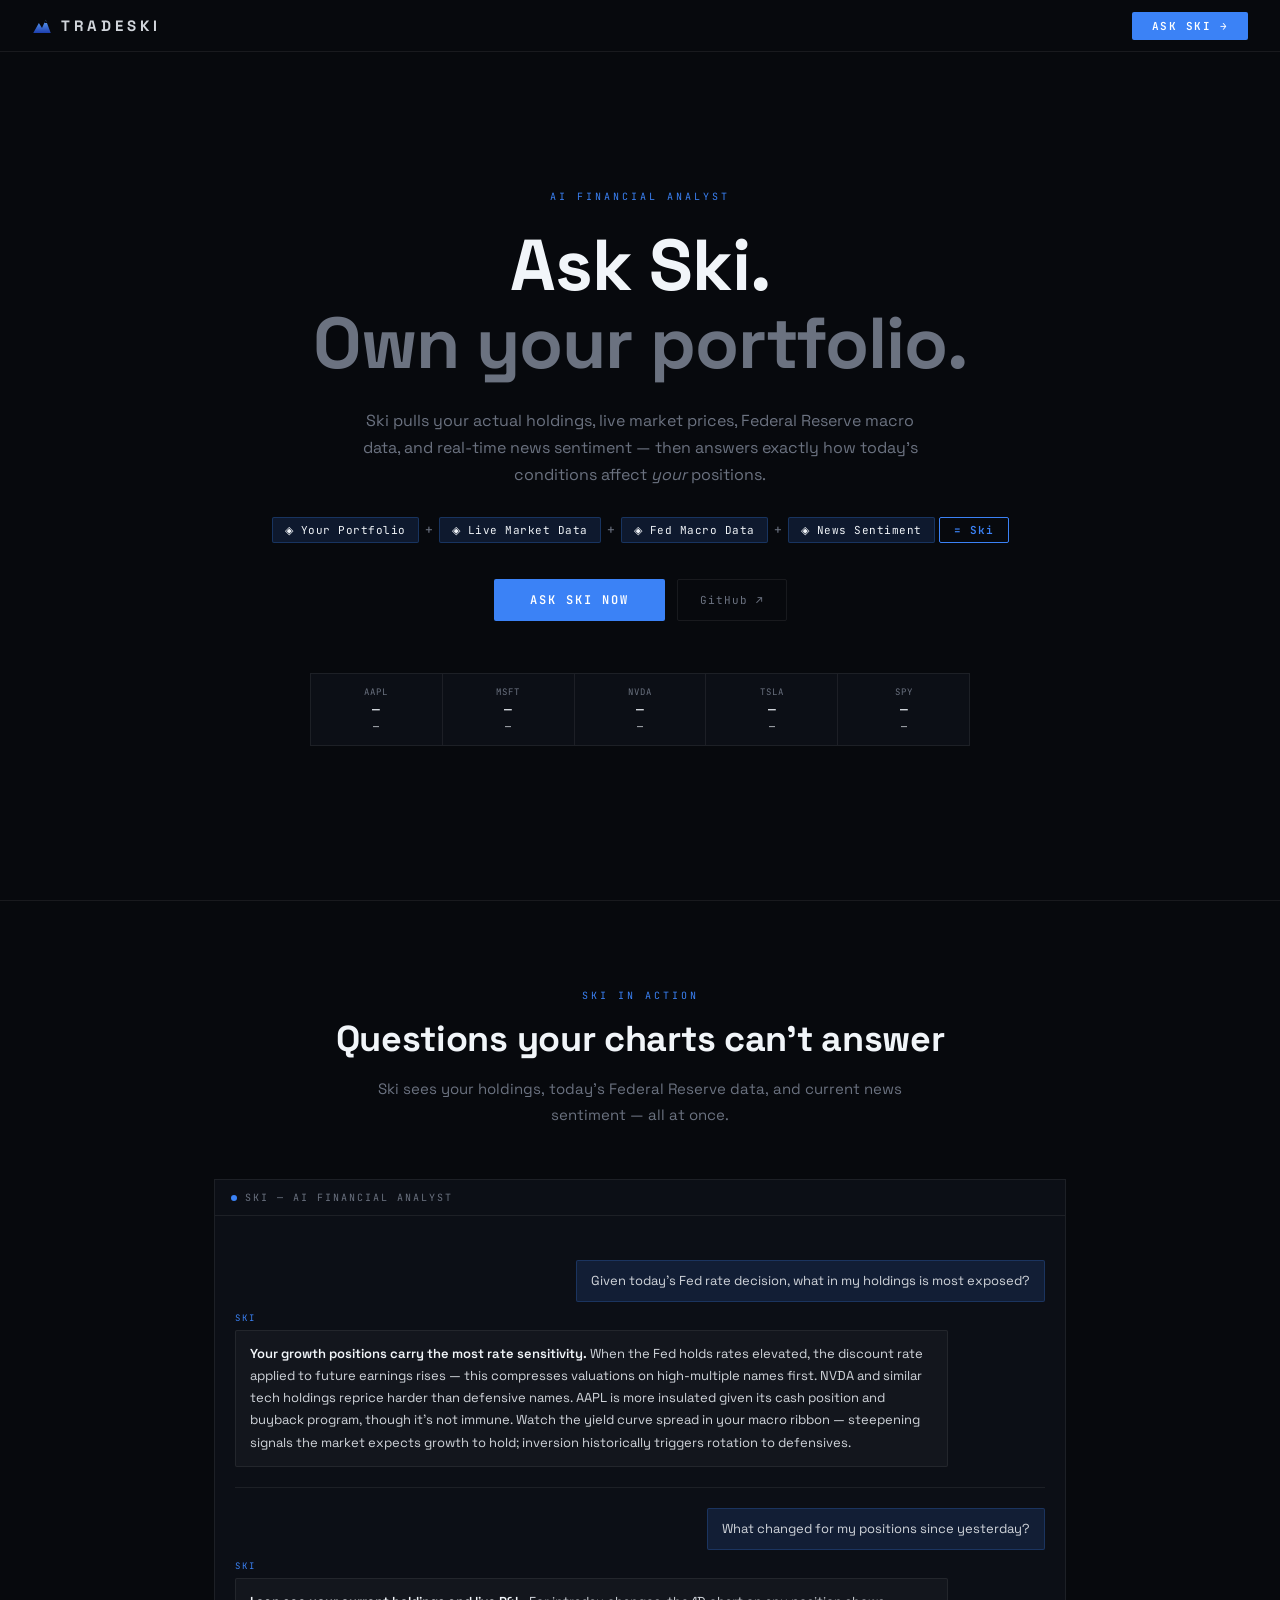
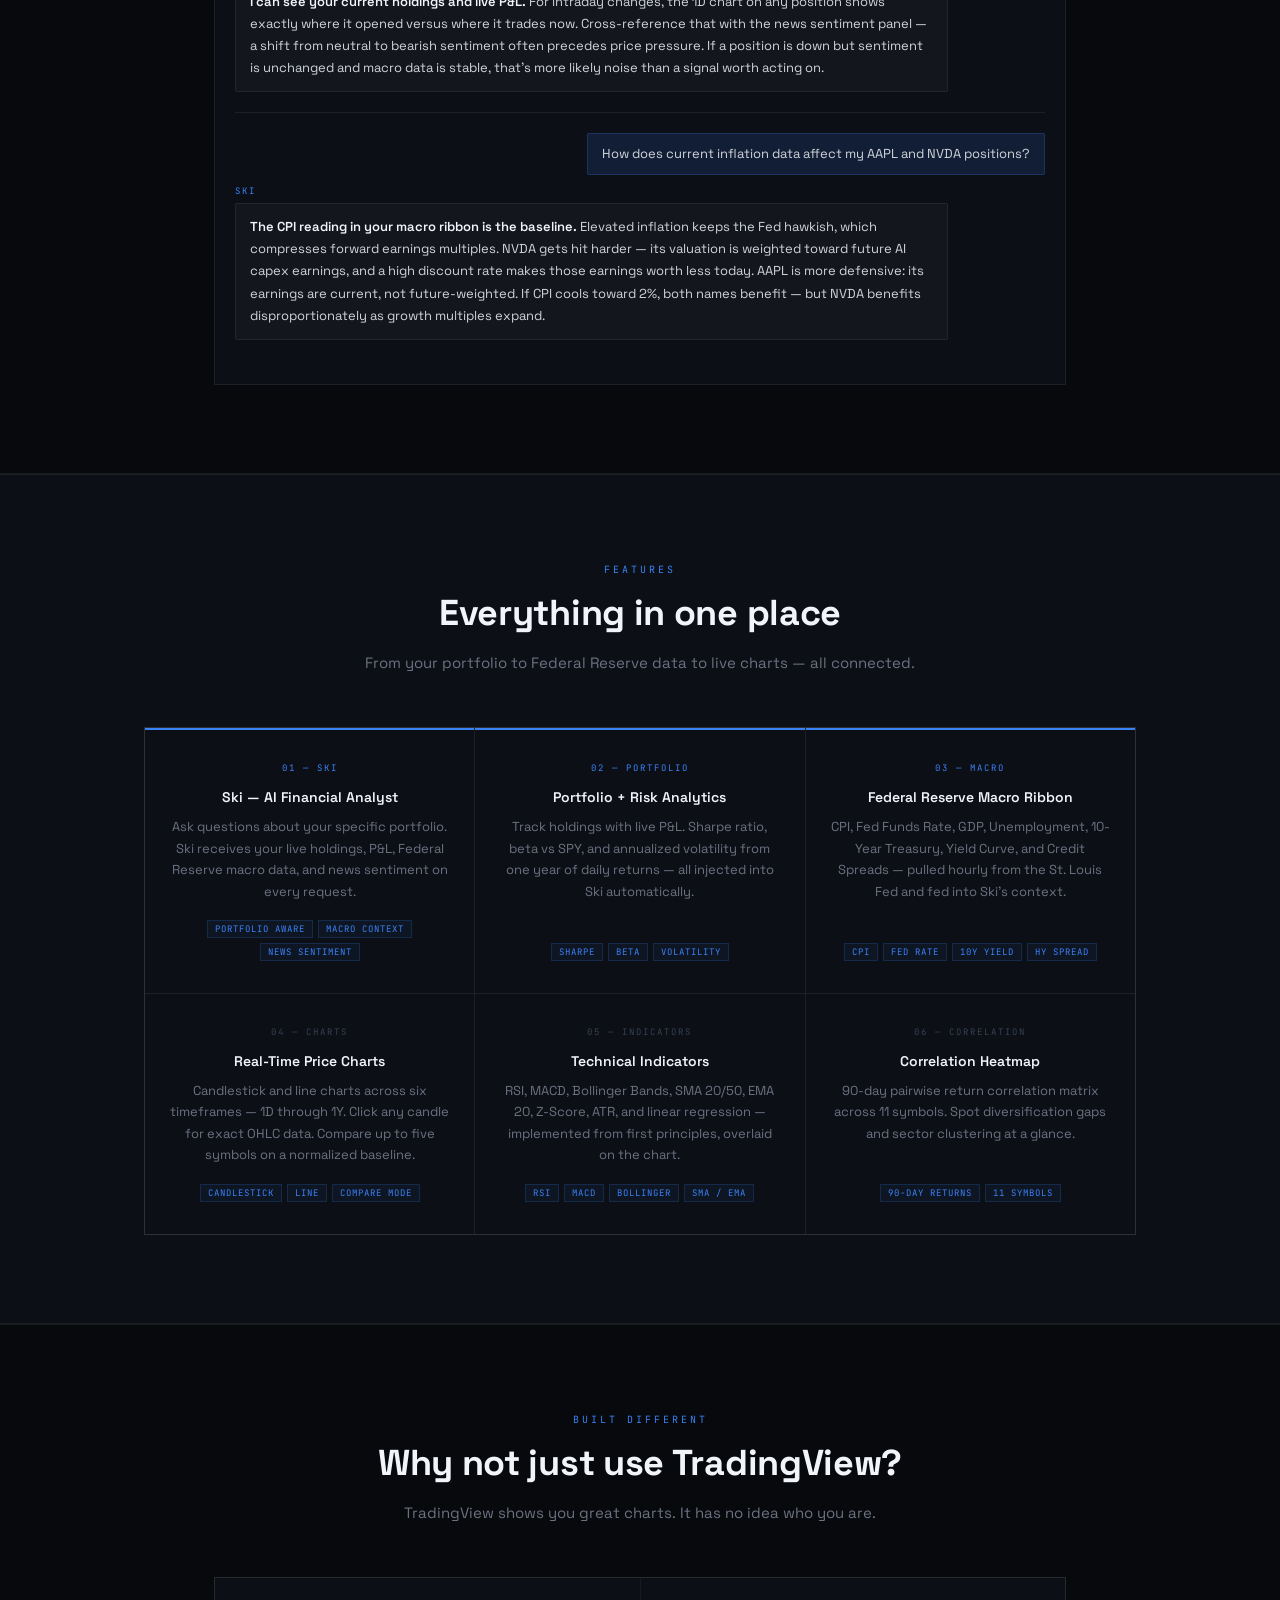
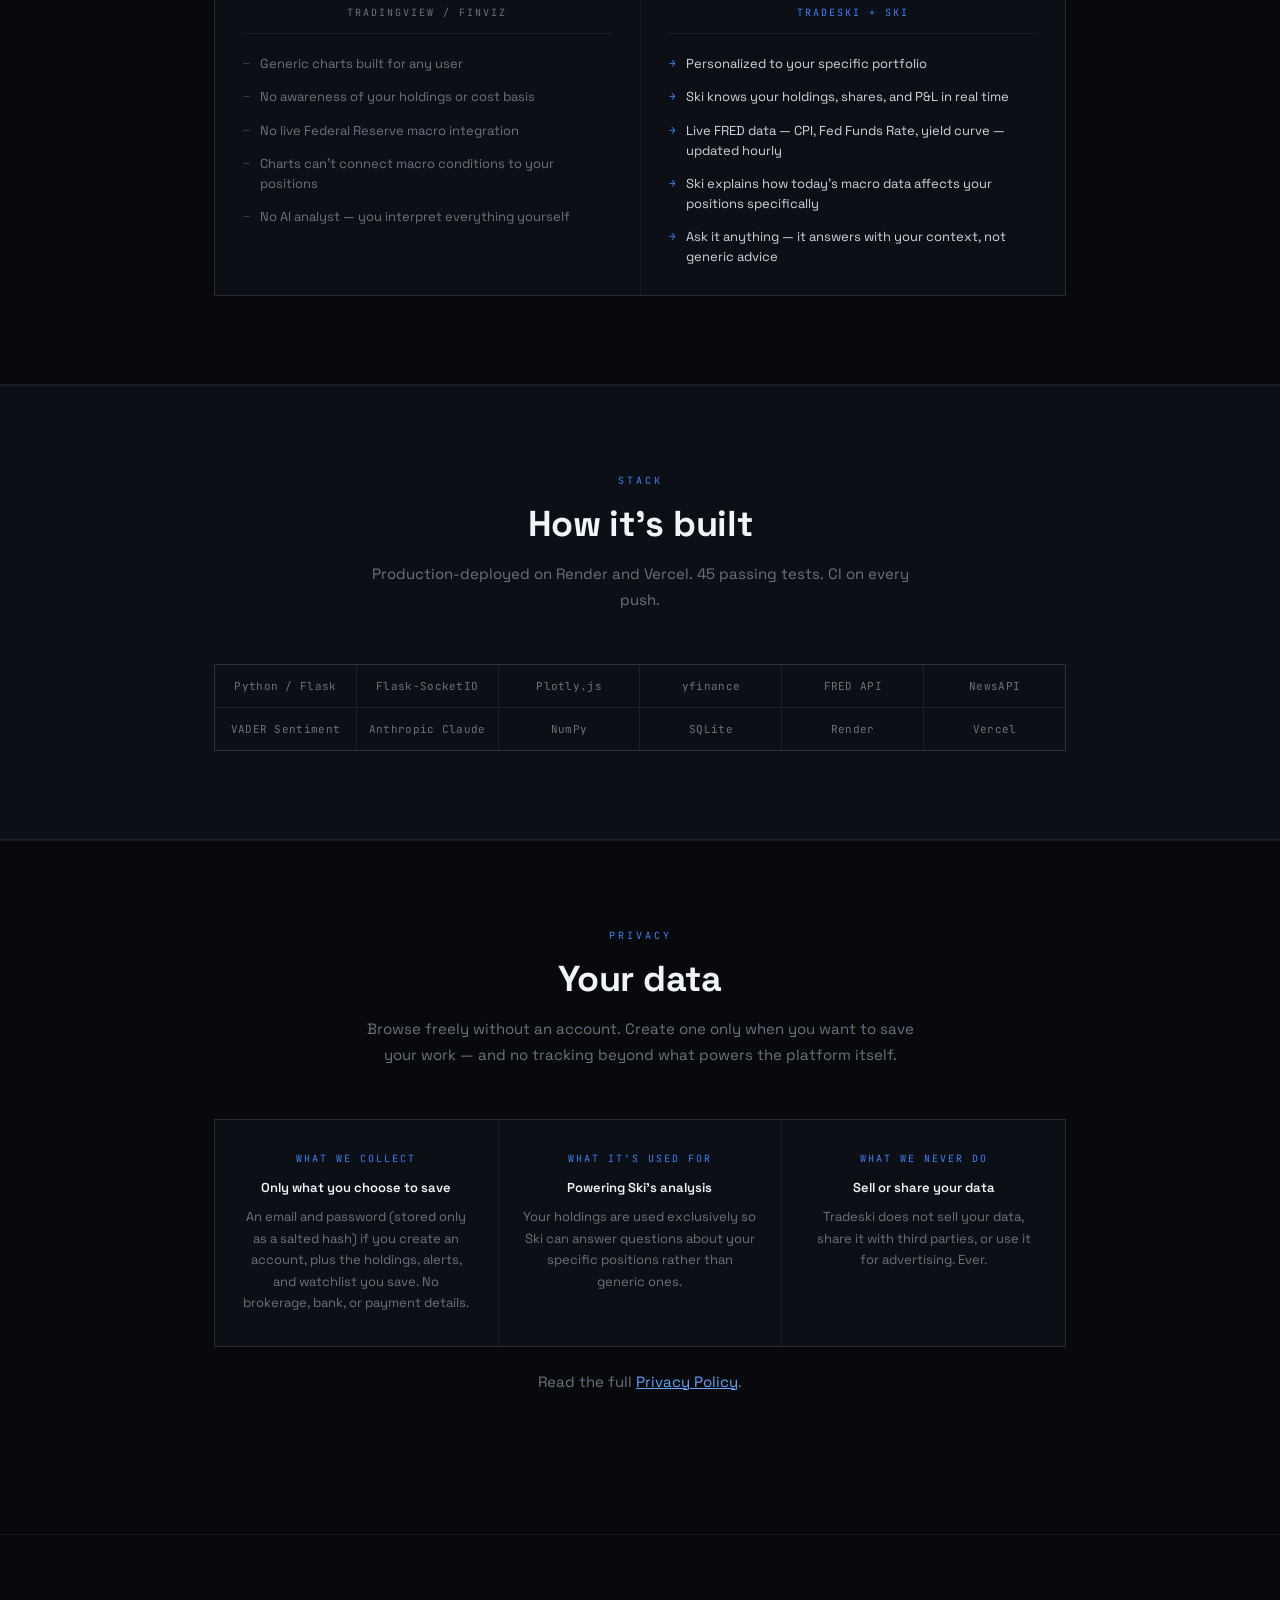
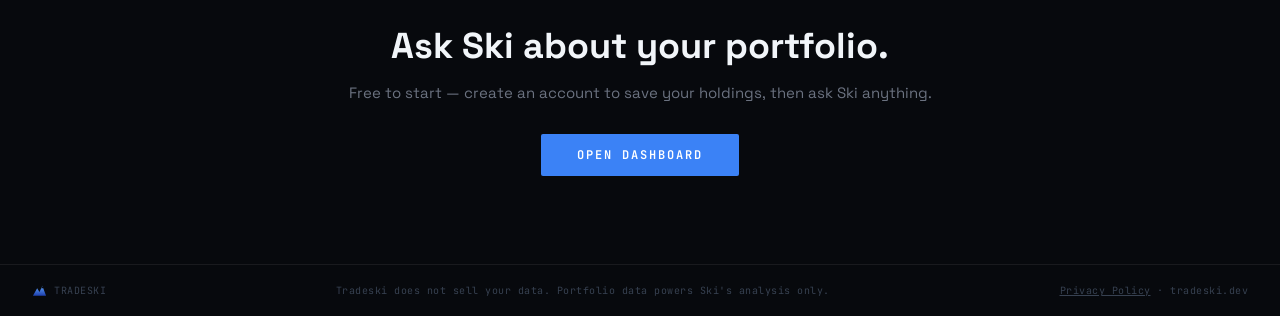
==== frontend/landing.html @ bf3b69be "Add user accounts, fix analyzer bugs, deepen Ski grounding Correctness fixes (tracker/analyzer.py): " ====
<!DOCTYPE html>
<html lang="en">
<head>
    <meta charset="UTF-8">
    <meta name="viewport" content="width=device-width, initial-scale=1.0">
    <title>Tradeski — AI Financial Analyst for Your Portfolio</title>
    <meta name="description" content="Tradeski — AI financial analyst that connects live Federal Reserve data to your specific portfolio. Ask Ski how today's macro conditions affect your holdings.">
    <meta property="og:title" content="Tradeski — AI Financial Analyst for Your Portfolio">
    <meta property="og:description" content="Ski is an AI analyst that knows your actual holdings, today's Federal Reserve macro data, and recent news sentiment. Ask how today's macro conditions affect your specific positions.">
    <meta property="og:type" content="website">
    <meta property="og:url" content="https://tradeski.dev">
    <link rel="icon" type="image/svg+xml" href="favicon.svg">
    <link rel="preconnect" href="https://fonts.googleapis.com">
    <link rel="preconnect" href="https://fonts.gstatic.com" crossorigin>
    <link href="https://fonts.googleapis.com/css2?family=Space+Grotesk:wght@400;500;600;700&family=JetBrains+Mono:wght@400;500;600&display=swap" rel="stylesheet">
    <script defer src="/_vercel/insights/script.js"></script>
    <style>
        *, *::before, *::after { box-sizing: border-box; margin: 0; padding: 0; }

        :root {
            --bg:     #07090D;
            --bg2:    #0C0F16;
            --blue:   #3B82F6;
            --blue-d: rgba(59,130,246,0.14);
            --blue-f: rgba(59,130,246,0.06);
            --green:  #16A34A;
            --red:    #DC2626;
            --text:   #D1D5DB;
            --muted:  #6B7280;
            --faint:  #374151;
            --border: rgba(255,255,255,0.07);
            --mono:   'JetBrains Mono', monospace;
            --sans:   'Space Grotesk', sans-serif;
        }

        html, body { height: 100%; }

        body {
            font-family: var(--sans);
            background: var(--bg);
            color: var(--text);
            min-height: 100vh;
            overflow-x: hidden;
        }

        /* ── NAV ─────────────────────────────────────────────── */
        nav {
            position: fixed; top: 0; left: 0; right: 0;
            height: 52px;
            display: flex; align-items: center; justify-content: space-between;
            padding: 0 32px;
            background: var(--bg);
            border-bottom: 1px solid var(--border);
            z-index: 100;
        }
        .nav-logo {
            display: flex; align-items: center; gap: 9px;
            font-family: var(--sans);
            font-size: 15px; font-weight: 700;
            letter-spacing: 4px;
            color: var(--text);
            text-decoration: none;
        }
        .nav-logo-icon { color: var(--blue); }
        .nav-launch {
            background: var(--blue);
            color: #fff;
            border: none;
            padding: 7px 20px;
            font-family: var(--mono);
            font-size: 11px;
            font-weight: 600;
            letter-spacing: 1.5px;
            text-transform: uppercase;
            border-radius: 2px;
            cursor: pointer;
            text-decoration: none;
            transition: opacity 0.12s;
        }
        .nav-launch:hover { opacity: 0.82; }

        /* ── SHARED ───────────────────────────────────────────── */
        .section-wrap {
            max-width: 900px;
            margin: 0 auto;
            padding: 88px 24px;
            text-align: center;
        }
        .section-wrap.wide { max-width: 1040px; }
        .section-label {
            font-family: var(--mono);
            font-size: 10px;
            letter-spacing: 3px;
            color: var(--blue);
            text-transform: uppercase;
            margin-bottom: 14px;
            display: block;
        }
        .section-title {
            font-size: clamp(22px, 3vw, 36px);
            font-weight: 700;
            color: #F1F5F9;
            letter-spacing: -0.3px;
            margin-bottom: 14px;
        }
        .section-sub {
            font-size: 15px;
            color: var(--muted);
            line-height: 1.7;
            max-width: 560px;
            margin: 0 auto 52px;
        }
        .divider { width: 100%; height: 1px; background: var(--border); }

        /* ── HERO ─────────────────────────────────────────────── */
        .hero {
            min-height: 100vh;
            display: flex;
            flex-direction: column;
            align-items: center;
            justify-content: center;
            text-align: center;
            padding: 100px 24px 64px;
        }
        .hero-eyebrow {
            font-family: var(--mono);
            font-size: 10px;
            letter-spacing: 3px;
            color: var(--blue);
            text-transform: uppercase;
            margin-bottom: 24px;
        }
        h1 {
            font-size: clamp(36px, 6.5vw, 72px);
            font-weight: 700;
            letter-spacing: -1px;
            line-height: 1.08;
            color: #F1F5F9;
            max-width: 700px;
            margin-bottom: 24px;
        }
        .hero-h1-dim {
            color: var(--muted);
        }
        .hero-sub {
            font-size: 16px;
            color: var(--muted);
            max-width: 560px;
            line-height: 1.7;
            margin-bottom: 28px;
        }
        .hero-pillars {
            display: flex;
            align-items: center;
            justify-content: center;
            flex-wrap: wrap;
            gap: 8px 4px;
            margin-bottom: 36px;
        }
        .hero-pill {
            font-family: var(--mono);
            font-size: 11px;
            letter-spacing: 0.5px;
            color: #F1F5F9;
            background: var(--blue-d);
            border: 1px solid rgba(59,130,246,0.25);
            padding: 5px 12px;
            border-radius: 2px;
        }
        .hero-pill-sep {
            font-family: var(--mono);
            font-size: 13px;
            color: var(--muted);
            padding: 0 2px;
        }
        .hero-pill-eq {
            font-family: var(--mono);
            font-size: 11px;
            letter-spacing: 1px;
            color: var(--blue);
            font-weight: 600;
            padding: 5px 14px;
            border: 1px solid var(--blue);
            border-radius: 2px;
        }
        .hero-cta {
            display: flex; gap: 12px;
            align-items: center; flex-wrap: wrap; justify-content: center;
            margin-bottom: 52px;
        }
        .cta-primary {
            background: var(--blue);
            color: #fff;
            border: none;
            padding: 13px 36px;
            font-family: var(--mono);
            font-size: 12px;
            font-weight: 600;
            letter-spacing: 2px;
            text-transform: uppercase;
            border-radius: 2px;
            cursor: pointer;
            text-decoration: none;
            display: inline-block;
            transition: opacity 0.12s;
        }
        .cta-primary:hover { opacity: 0.82; }
        .cta-ghost {
            color: var(--muted);
            font-family: var(--mono);
            font-size: 11px;
            letter-spacing: 1px;
            text-decoration: none;
            border: 1px solid var(--border);
            padding: 13px 22px;
            border-radius: 2px;
            transition: border-color 0.12s, color 0.12s;
        }
        .cta-ghost:hover { border-color: rgba(255,255,255,0.18); color: var(--text); }

        /* ── PRICE STRIP ──────────────────────────────────────── */
        .price-strip {
            display: flex;
            width: 100%;
            max-width: 660px;
            border: 1px solid var(--border);
            background: var(--bg2);
            overflow: hidden;
        }
        .ps-item {
            flex: 1;
            display: flex; flex-direction: column; align-items: center;
            padding: 12px 6px;
            border-right: 1px solid var(--border);
            font-family: var(--mono);
        }
        .ps-item:last-child { border-right: none; }
        .ps-sym   { font-size: 9px; color: var(--muted); letter-spacing: 1px; margin-bottom: 3px; }
        .ps-price { font-size: 13px; font-weight: 600; color: var(--text); }
        .ps-chg   { font-size: 10px; margin-top: 2px; }
        .up   { color: var(--green); }
        .down { color: var(--red); }

        /* ── SKI DEMO ─────────────────────────────────────────── */
        .chat-window {
            background: var(--bg2);
            border: 1px solid var(--border);
            overflow: hidden;
            text-align: left;
        }
        .chat-window-header {
            display: flex; align-items: center; gap: 8px;
            padding: 11px 16px;
            border-bottom: 1px solid var(--border);
            font-family: var(--mono);
            font-size: 10px;
            letter-spacing: 2px;
            color: var(--muted);
        }
        .ski-dot {
            width: 6px; height: 6px;
            border-radius: 50%;
            background: var(--blue);
            flex-shrink: 0;
        }
        .chat-body {
            padding: 24px 20px;
            display: flex;
            flex-direction: column;
            gap: 0;
        }
        .chat-exchange {
            display: flex;
            flex-direction: column;
            gap: 10px;
            padding: 20px 0;
        }
        .chat-exchange + .chat-exchange {
            border-top: 1px solid var(--border);
        }
        .chat-user {
            align-self: flex-end;
            background: var(--blue-d);
            border: 1px solid rgba(59,130,246,0.22);
            padding: 10px 14px;
            font-size: 13px;
            color: var(--text);
            line-height: 1.55;
            max-width: 82%;
            border-radius: 2px;
        }
        .chat-ski { align-self: flex-start; max-width: 88%; }
        .chat-ski-label {
            font-family: var(--mono);
            font-size: 9px;
            letter-spacing: 2px;
            color: var(--blue);
            margin-bottom: 6px;
        }
        .chat-ski-bubble {
            background: rgba(255,255,255,0.03);
            border: 1px solid var(--border);
            padding: 12px 14px;
            font-size: 13px;
            color: var(--text);
            line-height: 1.7;
            border-radius: 2px;
        }
        .chat-ski-bubble strong { color: #F1F5F9; font-weight: 600; }

        /* ── FEATURES ─────────────────────────────────────────── */
        .bg-alt {
            background: var(--bg2);
            border-top: 1px solid var(--border);
            border-bottom: 1px solid var(--border);
        }
        .features-grid {
            display: grid;
            grid-template-columns: repeat(3, 1fr);
            gap: 1px;
            background: var(--border);
            border: 1px solid var(--border);
            text-align: center;
        }
        .feature-card {
            background: var(--bg2);
            padding: 32px 24px;
            display: flex;
            flex-direction: column;
            align-items: center;
            transition: background 0.15s;
        }
        .feature-card:hover { background: #0f1319; }
        .feature-card.highlight { border-top: 2px solid var(--blue); }
        .feature-num {
            font-family: var(--mono);
            font-size: 9px;
            letter-spacing: 2px;
            color: var(--faint);
            margin-bottom: 14px;
        }
        .feature-num.blue { color: var(--blue); }
        .feature-title {
            font-size: 14px;
            font-weight: 600;
            color: #F1F5F9;
            margin-bottom: 10px;
        }
        .feature-desc {
            font-size: 13px;
            color: var(--muted);
            line-height: 1.65;
            margin-bottom: 18px;
            flex: 1;
        }
        .feature-tags {
            display: flex; flex-wrap: wrap; gap: 5px;
            justify-content: center;
        }
        .feature-tag {
            font-family: var(--mono);
            font-size: 9px;
            letter-spacing: 1px;
            padding: 2px 7px;
            border: 1px solid rgba(59,130,246,0.18);
            color: var(--blue);
            background: var(--blue-f);
        }

        /* ── COMPARISON ───────────────────────────────────────── */
        .comparison-grid {
            display: grid;
            grid-template-columns: 1fr 1fr;
            gap: 1px;
            background: var(--border);
            border: 1px solid var(--border);
            text-align: left;
        }
        .comparison-col { background: var(--bg2); padding: 28px 28px; }
        .comparison-col-header {
            font-family: var(--mono);
            font-size: 10px;
            letter-spacing: 2px;
            padding-bottom: 14px;
            margin-bottom: 20px;
            border-bottom: 1px solid var(--border);
            text-align: center;
        }
        .comparison-col-header.muted { color: var(--muted); }
        .comparison-col-header.blue  { color: var(--blue); }
        .comparison-row {
            display: flex; align-items: flex-start; gap: 10px;
            font-size: 13px;
            color: var(--muted);
            line-height: 1.55;
            margin-bottom: 13px;
        }
        .comparison-row:last-child { margin-bottom: 0; }
        .comparison-col.tradeski .comparison-row { color: var(--text); }
        .mark { font-family: var(--mono); font-size: 11px; flex-shrink: 0; margin-top: 1px; }
        .mark-no  { color: var(--faint); }
        .mark-yes { color: var(--blue); }

        /* ── STACK ────────────────────────────────────────────── */
        .stack-grid {
            display: grid;
            grid-template-columns: repeat(auto-fill, minmax(140px, 1fr));
            gap: 1px;
            background: var(--border);
            border: 1px solid var(--border);
            margin-top: 0;
        }
        .stack-item {
            background: var(--bg2);
            padding: 14px 10px;
            font-family: var(--mono);
            font-size: 11px;
            color: var(--muted);
            letter-spacing: 0.3px;
            text-align: center;
            transition: background 0.12s, color 0.12s;
        }
        .stack-item:hover { background: #0f1319; color: var(--text); }

        /* ── PRIVACY ──────────────────────────────────────────── */
        .privacy-grid {
            display: grid;
            grid-template-columns: repeat(3, 1fr);
            gap: 1px;
            background: var(--border);
            border: 1px solid var(--border);
            text-align: center;
        }
        .privacy-item {
            background: var(--bg2);
            padding: 32px 24px;
        }
        .privacy-num {
            font-family: var(--mono);
            font-size: 10px;
            letter-spacing: 2px;
            color: var(--blue);
            margin-bottom: 14px;
        }
        .privacy-title {
            font-size: 13px;
            font-weight: 600;
            color: #F1F5F9;
            margin-bottom: 10px;
        }
        .privacy-text {
            font-size: 13px;
            color: var(--muted);
            line-height: 1.65;
        }

        /* ── BOTTOM CTA ───────────────────────────────────────── */
        .bottom-cta {
            padding: 88px 24px;
            text-align: center;
        }
        .bottom-cta h2 {
            font-size: clamp(22px, 3vw, 36px);
            font-weight: 700;
            color: #F1F5F9;
            margin-bottom: 14px;
        }
        .bottom-cta p {
            font-size: 15px;
            color: var(--muted);
            margin-bottom: 32px;
        }

        /* ── FOOTER ───────────────────────────────────────────── */
        footer {
            padding: 18px 32px;
            display: flex; align-items: center; justify-content: space-between;
            font-family: var(--mono);
            font-size: 10px;
            color: var(--faint);
            letter-spacing: 0.5px;
            border-top: 1px solid var(--border);
            flex-wrap: wrap;
            gap: 8px;
        }

        /* ── MOBILE ───────────────────────────────────────────── */
        @media (max-width: 700px) {
            nav { padding: 0 16px; }
            .section-wrap { padding: 64px 16px; }
            .features-grid { grid-template-columns: 1fr; }
            .comparison-grid { grid-template-columns: 1fr; }
            .privacy-grid { grid-template-columns: 1fr; }
            footer { flex-direction: column; gap: 6px; text-align: center; }
        }
    </style>
</head>
<body>

<nav>
    <a href="/" class="nav-logo">
        <svg class="nav-logo-icon" viewBox="0 0 32 32" width="20" height="20" aria-hidden="true">
            <defs><linearGradient id="tk-nav" x1="0" y1="1" x2="0" y2="0">
                <stop offset="0" stop-color="#1E40AF"/><stop offset="1" stop-color="#60A5FA"/>
            </linearGradient></defs>
            <path d="M2 27 L11 11 L16 19 L22 6 L30 27 Z" fill="url(#tk-nav)"/>
            <path d="M22 6 L19.6 11 L24.4 11 Z" fill="#07090D"/>
        </svg>
        TRADESKI
    </a>
    <a href="/app" class="nav-launch">Ask Ski →</a>
</nav>

<!-- HERO -->
<section class="hero">
    <p class="hero-eyebrow">AI Financial Analyst</p>
    <h1>Ask Ski.<br><span class="hero-h1-dim">Own your portfolio.</span></h1>
    <p class="hero-sub">
        Ski pulls your actual holdings, live market prices, Federal Reserve macro data,
        and real-time news sentiment — then answers exactly how today's conditions
        affect <em>your</em> positions.
    </p>
    <div class="hero-pillars">
        <span class="hero-pill">◈ Your Portfolio</span>
        <span class="hero-pill-sep">+</span>
        <span class="hero-pill">◈ Live Market Data</span>
        <span class="hero-pill-sep">+</span>
        <span class="hero-pill">◈ Fed Macro Data</span>
        <span class="hero-pill-sep">+</span>
        <span class="hero-pill">◈ News Sentiment</span>
        <span class="hero-pill-eq">= Ski</span>
    </div>
    <div class="hero-cta">
        <a href="/app" class="cta-primary">Ask Ski Now</a>
        <a href="https://github.com/Danny-397/Tradeski" target="_blank" rel="noopener" class="cta-ghost">GitHub ↗</a>
    </div>
    <div class="price-strip" id="price-strip">
        <div class="ps-item"><span class="ps-sym">AAPL</span><span class="ps-price">—</span><span class="ps-chg">—</span></div>
        <div class="ps-item"><span class="ps-sym">MSFT</span><span class="ps-price">—</span><span class="ps-chg">—</span></div>
        <div class="ps-item"><span class="ps-sym">NVDA</span><span class="ps-price">—</span><span class="ps-chg">—</span></div>
        <div class="ps-item"><span class="ps-sym">TSLA</span><span class="ps-price">—</span><span class="ps-chg">—</span></div>
        <div class="ps-item"><span class="ps-sym">SPY</span><span class="ps-price">—</span><span class="ps-chg">—</span></div>
    </div>
</section>

<div class="divider"></div>

<!-- SKI DEMO -->
<section class="section-wrap">
    <span class="section-label">Ski in action</span>
    <h2 class="section-title">Questions your charts can't answer</h2>
    <p class="section-sub">
        Ski sees your holdings, today's Federal Reserve data, and current news sentiment — all at once.
    </p>
    <div class="chat-window">
        <div class="chat-window-header">
            <span class="ski-dot"></span>
            SKI — AI FINANCIAL ANALYST
        </div>
        <div class="chat-body">

            <div class="chat-exchange">
                <div class="chat-user">Given today's Fed rate decision, what in my holdings is most exposed?</div>
                <div class="chat-ski">
                    <div class="chat-ski-label">SKI</div>
                    <div class="chat-ski-bubble">
                        <strong>Your growth positions carry the most rate sensitivity.</strong> When the Fed holds rates elevated, the discount rate applied to future earnings rises — this compresses valuations on high-multiple names first. NVDA and similar tech holdings reprice harder than defensive names. AAPL is more insulated given its cash position and buyback program, though it's not immune. Watch the yield curve spread in your macro ribbon — steepening signals the market expects growth to hold; inversion historically triggers rotation to defensives.
                    </div>
                </div>
            </div>

            <div class="chat-exchange">
                <div class="chat-user">What changed for my positions since yesterday?</div>
                <div class="chat-ski">
                    <div class="chat-ski-label">SKI</div>
                    <div class="chat-ski-bubble">
                        <strong>I can see your current holdings and live P&amp;L.</strong> For intraday changes, the 1D chart on any position shows exactly where it opened versus where it trades now. Cross-reference that with the news sentiment panel — a shift from neutral to bearish sentiment often precedes price pressure. If a position is down but sentiment is unchanged and macro data is stable, that's more likely noise than a signal worth acting on.
                    </div>
                </div>
            </div>

            <div class="chat-exchange">
                <div class="chat-user">How does current inflation data affect my AAPL and NVDA positions?</div>
                <div class="chat-ski">
                    <div class="chat-ski-label">SKI</div>
                    <div class="chat-ski-bubble">
                        <strong>The CPI reading in your macro ribbon is the baseline.</strong> Elevated inflation keeps the Fed hawkish, which compresses forward earnings multiples. NVDA gets hit harder — its valuation is weighted toward future AI capex earnings, and a high discount rate makes those earnings worth less today. AAPL is more defensive: its earnings are current, not future-weighted. If CPI cools toward 2%, both names benefit — but NVDA benefits disproportionately as growth multiples expand.
                    </div>
                </div>
            </div>

        </div>
    </div>
</section>

<div class="divider"></div>

<!-- FEATURES -->
<section class="bg-alt">
    <div class="section-wrap wide">
        <span class="section-label">Features</span>
        <h2 class="section-title">Everything in one place</h2>
        <p class="section-sub">From your portfolio to Federal Reserve data to live charts — all connected.</p>
        <div class="features-grid">

            <div class="feature-card highlight">
                <div class="feature-num blue">01 — SKI</div>
                <div class="feature-title">Ski — AI Financial Analyst</div>
                <p class="feature-desc">Ask questions about your specific portfolio. Ski receives your live holdings, P&L, Federal Reserve macro data, and news sentiment on every request.</p>
                <div class="feature-tags">
                    <span class="feature-tag">PORTFOLIO AWARE</span>
                    <span class="feature-tag">MACRO CONTEXT</span>
                    <span class="feature-tag">NEWS SENTIMENT</span>
                </div>
            </div>

            <div class="feature-card highlight">
                <div class="feature-num blue">02 — PORTFOLIO</div>
                <div class="feature-title">Portfolio + Risk Analytics</div>
                <p class="feature-desc">Track holdings with live P&L. Sharpe ratio, beta vs SPY, and annualized volatility from one year of daily returns — all injected into Ski automatically.</p>
                <div class="feature-tags">
                    <span class="feature-tag">SHARPE</span>
                    <span class="feature-tag">BETA</span>
                    <span class="feature-tag">VOLATILITY</span>
                </div>
            </div>

            <div class="feature-card highlight">
                <div class="feature-num blue">03 — MACRO</div>
                <div class="feature-title">Federal Reserve Macro Ribbon</div>
                <p class="feature-desc">CPI, Fed Funds Rate, GDP, Unemployment, 10-Year Treasury, Yield Curve, and Credit Spreads — pulled hourly from the St. Louis Fed and fed into Ski's context.</p>
                <div class="feature-tags">
                    <span class="feature-tag">CPI</span>
                    <span class="feature-tag">FED RATE</span>
                    <span class="feature-tag">10Y YIELD</span>
                    <span class="feature-tag">HY SPREAD</span>
                </div>
            </div>

            <div class="feature-card">
                <div class="feature-num">04 — CHARTS</div>
                <div class="feature-title">Real-Time Price Charts</div>
                <p class="feature-desc">Candlestick and line charts across six timeframes — 1D through 1Y. Click any candle for exact OHLC data. Compare up to five symbols on a normalized baseline.</p>
                <div class="feature-tags">
                    <span class="feature-tag">CANDLESTICK</span>
                    <span class="feature-tag">LINE</span>
                    <span class="feature-tag">COMPARE MODE</span>
                </div>
            </div>

            <div class="feature-card">
                <div class="feature-num">05 — INDICATORS</div>
                <div class="feature-title">Technical Indicators</div>
                <p class="feature-desc">RSI, MACD, Bollinger Bands, SMA 20/50, EMA 20, Z-Score, ATR, and linear regression — implemented from first principles, overlaid on the chart.</p>
                <div class="feature-tags">
                    <span class="feature-tag">RSI</span>
                    <span class="feature-tag">MACD</span>
                    <span class="feature-tag">BOLLINGER</span>
                    <span class="feature-tag">SMA / EMA</span>
                </div>
            </div>

            <div class="feature-card">
                <div class="feature-num">06 — CORRELATION</div>
                <div class="feature-title">Correlation Heatmap</div>
                <p class="feature-desc">90-day pairwise return correlation matrix across 11 symbols. Spot diversification gaps and sector clustering at a glance.</p>
                <div class="feature-tags">
                    <span class="feature-tag">90-DAY RETURNS</span>
                    <span class="feature-tag">11 SYMBOLS</span>
                </div>
            </div>

        </div>
    </div>
</section>

<div class="divider"></div>

<!-- COMPARISON -->
<section class="section-wrap">
    <span class="section-label">Built different</span>
    <h2 class="section-title">Why not just use TradingView?</h2>
    <p class="section-sub">TradingView shows you great charts. It has no idea who you are.</p>
    <div class="comparison-grid">
        <div class="comparison-col">
            <div class="comparison-col-header muted">TRADINGVIEW / FINVIZ</div>
            <div class="comparison-row"><span class="mark mark-no">—</span><span>Generic charts built for any user</span></div>
            <div class="comparison-row"><span class="mark mark-no">—</span><span>No awareness of your holdings or cost basis</span></div>
            <div class="comparison-row"><span class="mark mark-no">—</span><span>No live Federal Reserve macro integration</span></div>
            <div class="comparison-row"><span class="mark mark-no">—</span><span>Charts can't connect macro conditions to your positions</span></div>
            <div class="comparison-row"><span class="mark mark-no">—</span><span>No AI analyst — you interpret everything yourself</span></div>
        </div>
        <div class="comparison-col tradeski">
            <div class="comparison-col-header blue">TRADESKI + SKI</div>
            <div class="comparison-row"><span class="mark mark-yes">→</span><span>Personalized to your specific portfolio</span></div>
            <div class="comparison-row"><span class="mark mark-yes">→</span><span>Ski knows your holdings, shares, and P&L in real time</span></div>
            <div class="comparison-row"><span class="mark mark-yes">→</span><span>Live FRED data — CPI, Fed Funds Rate, yield curve — updated hourly</span></div>
            <div class="comparison-row"><span class="mark mark-yes">→</span><span>Ski explains how today's macro data affects your positions specifically</span></div>
            <div class="comparison-row"><span class="mark mark-yes">→</span><span>Ask it anything — it answers with your context, not generic advice</span></div>
        </div>
    </div>
</section>

<div class="divider"></div>

<!-- STACK -->
<section class="bg-alt">
    <div class="section-wrap">
        <span class="section-label">Stack</span>
        <h2 class="section-title">How it's built</h2>
        <p class="section-sub">Production-deployed on Render and Vercel. 45 passing tests. CI on every push.</p>
        <div class="stack-grid">
            <div class="stack-item">Python / Flask</div>
            <div class="stack-item">Flask-SocketIO</div>
            <div class="stack-item">Plotly.js</div>
            <div class="stack-item">yfinance</div>
            <div class="stack-item">FRED API</div>
            <div class="stack-item">NewsAPI</div>
            <div class="stack-item">VADER Sentiment</div>
            <div class="stack-item">Anthropic Claude</div>
            <div class="stack-item">NumPy</div>
            <div class="stack-item">SQLite</div>
            <div class="stack-item">Render</div>
            <div class="stack-item">Vercel</div>
        </div>
    </div>
</section>

<div class="divider"></div>

<!-- PRIVACY -->
<section class="section-wrap">
    <span class="section-label">Privacy</span>
    <h2 class="section-title">Your data</h2>
    <p class="section-sub">Browse freely without an account. Create one only when you want to save your work — and no tracking beyond what powers the platform itself.</p>
    <div class="privacy-grid">
        <div class="privacy-item">
            <div class="privacy-num">WHAT WE COLLECT</div>
            <div class="privacy-title">Only what you choose to save</div>
            <p class="privacy-text">An email and password (stored only as a salted hash) if you create an account, plus the holdings, alerts, and watchlist you save. No brokerage, bank, or payment details.</p>
        </div>
        <div class="privacy-item">
            <div class="privacy-num">WHAT IT'S USED FOR</div>
            <div class="privacy-title">Powering Ski's analysis</div>
            <p class="privacy-text">Your holdings are used exclusively so Ski can answer questions about your specific positions rather than generic ones.</p>
        </div>
        <div class="privacy-item">
            <div class="privacy-num">WHAT WE NEVER DO</div>
            <div class="privacy-title">Sell or share your data</div>
            <p class="privacy-text">Tradeski does not sell your data, share it with third parties, or use it for advertising. Ever.</p>
        </div>
    </div>
    <p class="section-sub" style="margin-top:22px">Read the full <a href="/privacy.html" style="color:var(--accent,#60A5FA)">Privacy Policy</a>.</p>
</section>

<div class="divider"></div>

<!-- BOTTOM CTA -->
<section class="bottom-cta">
    <h2>Ask Ski about your portfolio.</h2>
    <p>Free to start — create an account to save your holdings, then ask Ski anything.</p>
    <a href="/app" class="cta-primary">Open Dashboard</a>
</section>

<footer>
    <span style="display:inline-flex;align-items:center;gap:7px">
        <svg viewBox="0 0 32 32" width="15" height="15" aria-hidden="true">
            <defs><linearGradient id="tk-ft" x1="0" y1="1" x2="0" y2="0">
                <stop offset="0" stop-color="#1E40AF"/><stop offset="1" stop-color="#60A5FA"/>
            </linearGradient></defs>
            <path d="M2 27 L11 11 L16 19 L22 6 L30 27 Z" fill="url(#tk-ft)"/>
            <path d="M22 6 L19.6 11 L24.4 11 Z" fill="#07090D"/>
        </svg>TRADESKI</span>
    <span>Tradeski does not sell your data. Portfolio data powers Ski's analysis only.</span>
    <span><a href="/privacy.html" style="color:inherit">Privacy Policy</a> · tradeski.dev</span>
</footer>

<script>
    const API  = "https://tradeski.onrender.com";
    const SYMS = ["AAPL", "MSFT", "NVDA", "TSLA", "SPY"];
    const items = document.querySelectorAll(".ps-item");

    Promise.all(SYMS.map(s =>
        fetch(`${API}/stats?symbol=${s}`).then(r => r.json()).catch(() => null)
    )).then(results => {
        results.forEach((d, i) => {
            if (!d || d.error) return;
            const pct  = d.open > 0 ? ((d.close - d.open) / d.open * 100) : 0;
            const dir  = pct >= 0 ? "up" : "down";
            const sign = pct >= 0 ? "+" : "";
            const pEl  = items[i].querySelector(".ps-price");
            const cEl  = items[i].querySelector(".ps-chg");
            if (pEl) pEl.textContent = "$" + d.close.toFixed(2);
            if (cEl) { cEl.textContent = `${sign}${pct.toFixed(2)}%`; cEl.className = `ps-chg ${dir}`; }
        });
    });
</script>

</body>
</html>
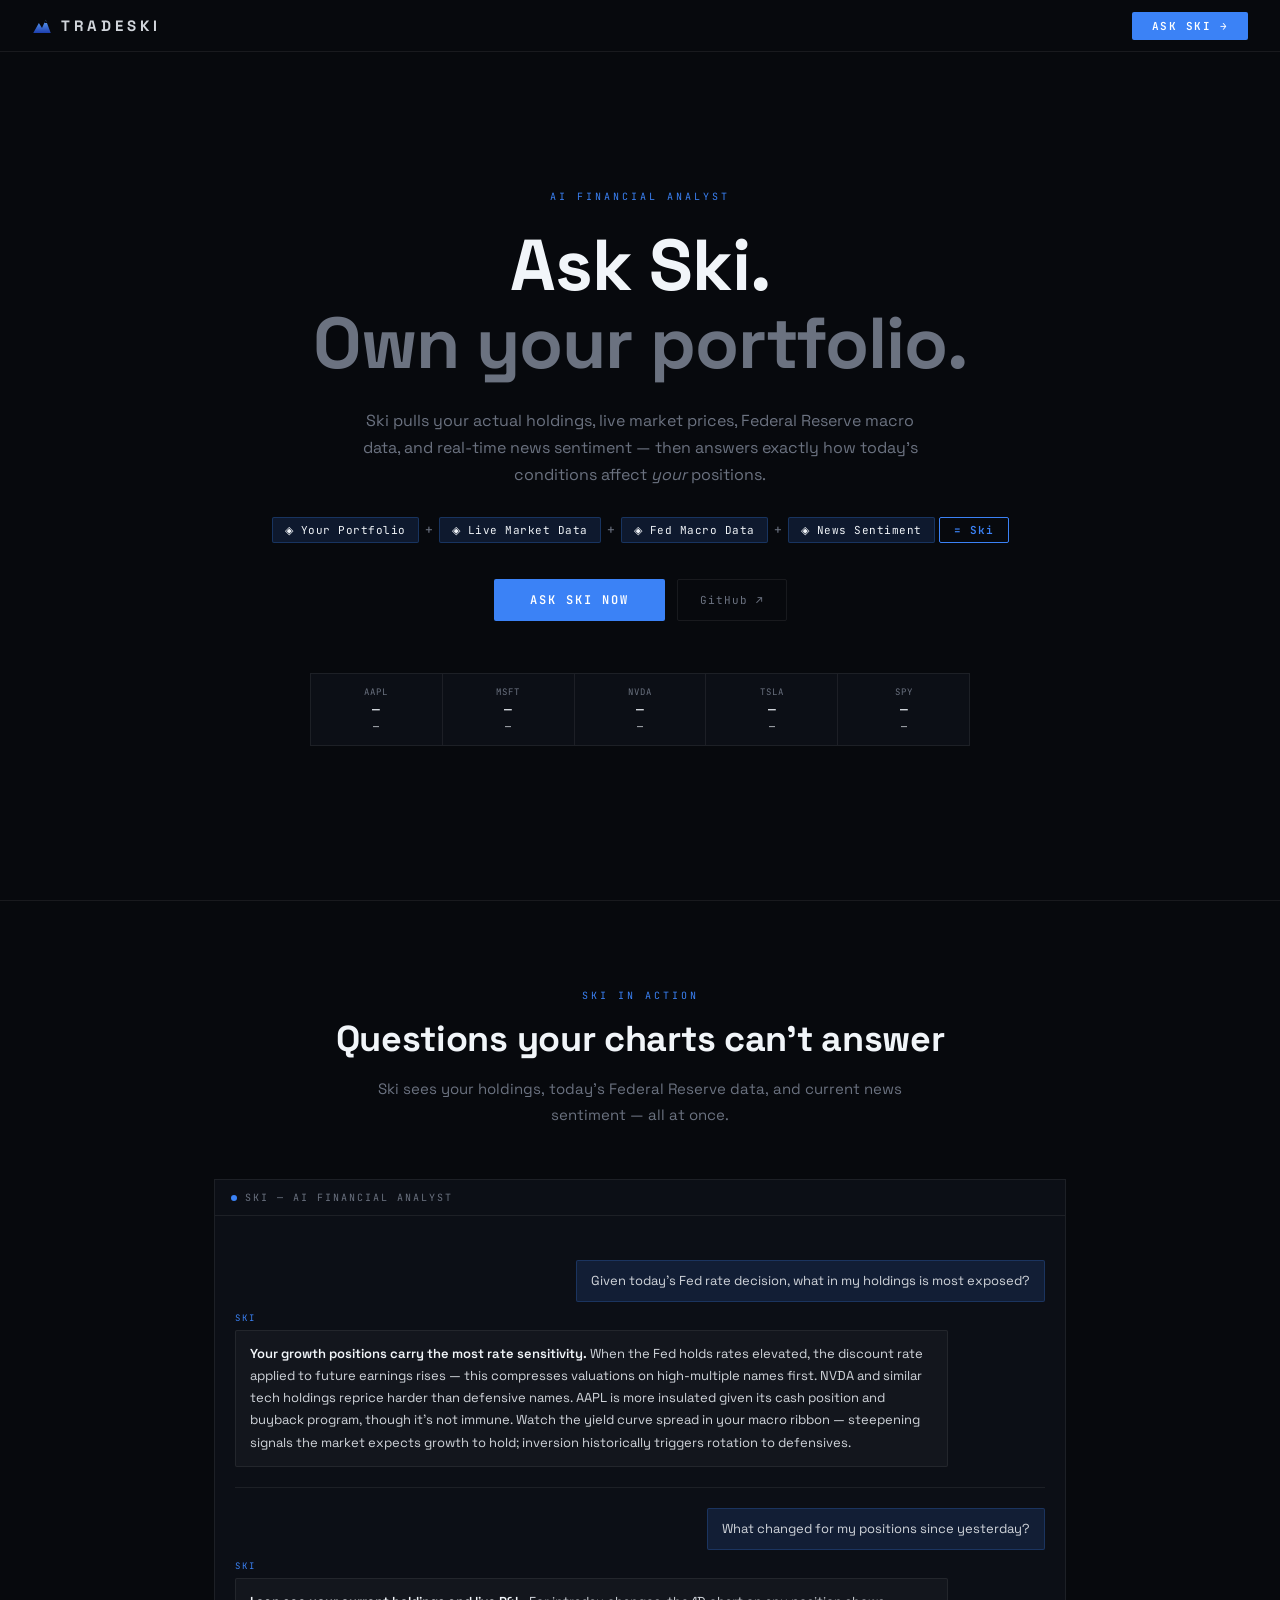
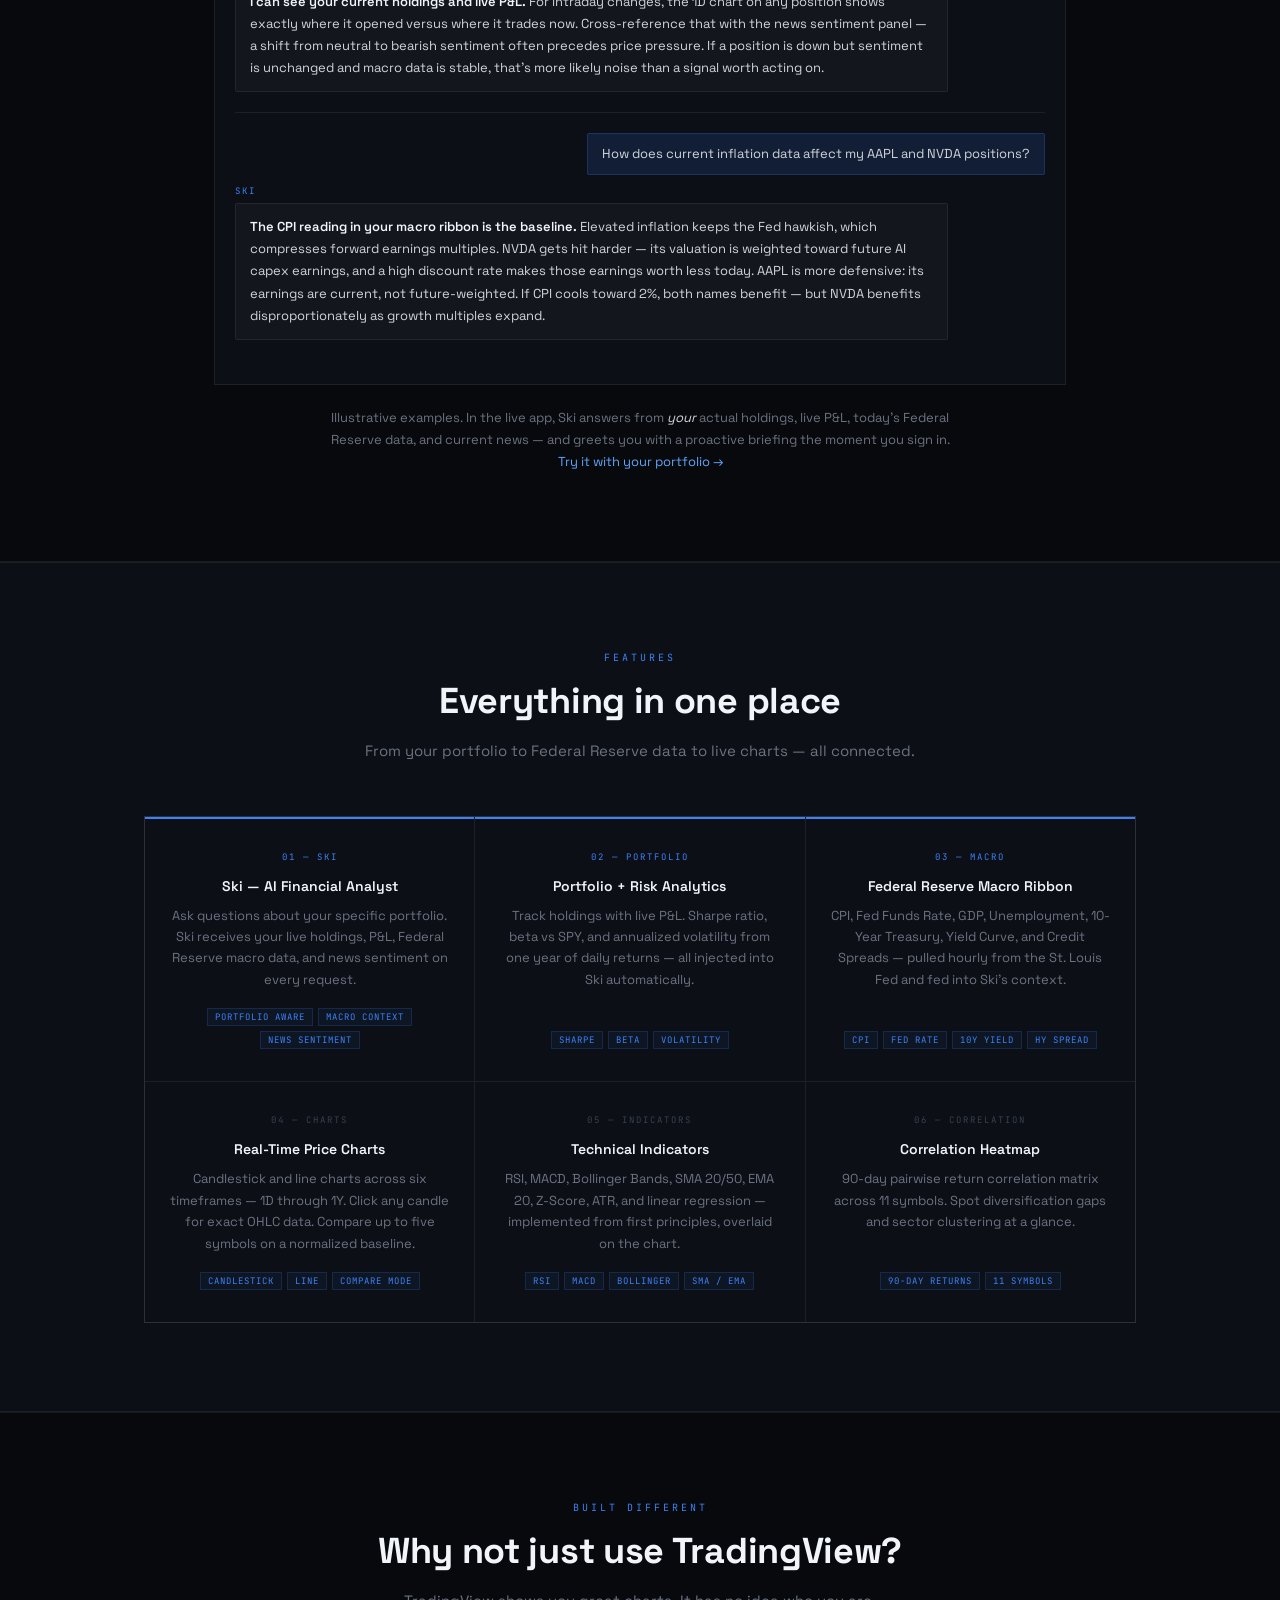
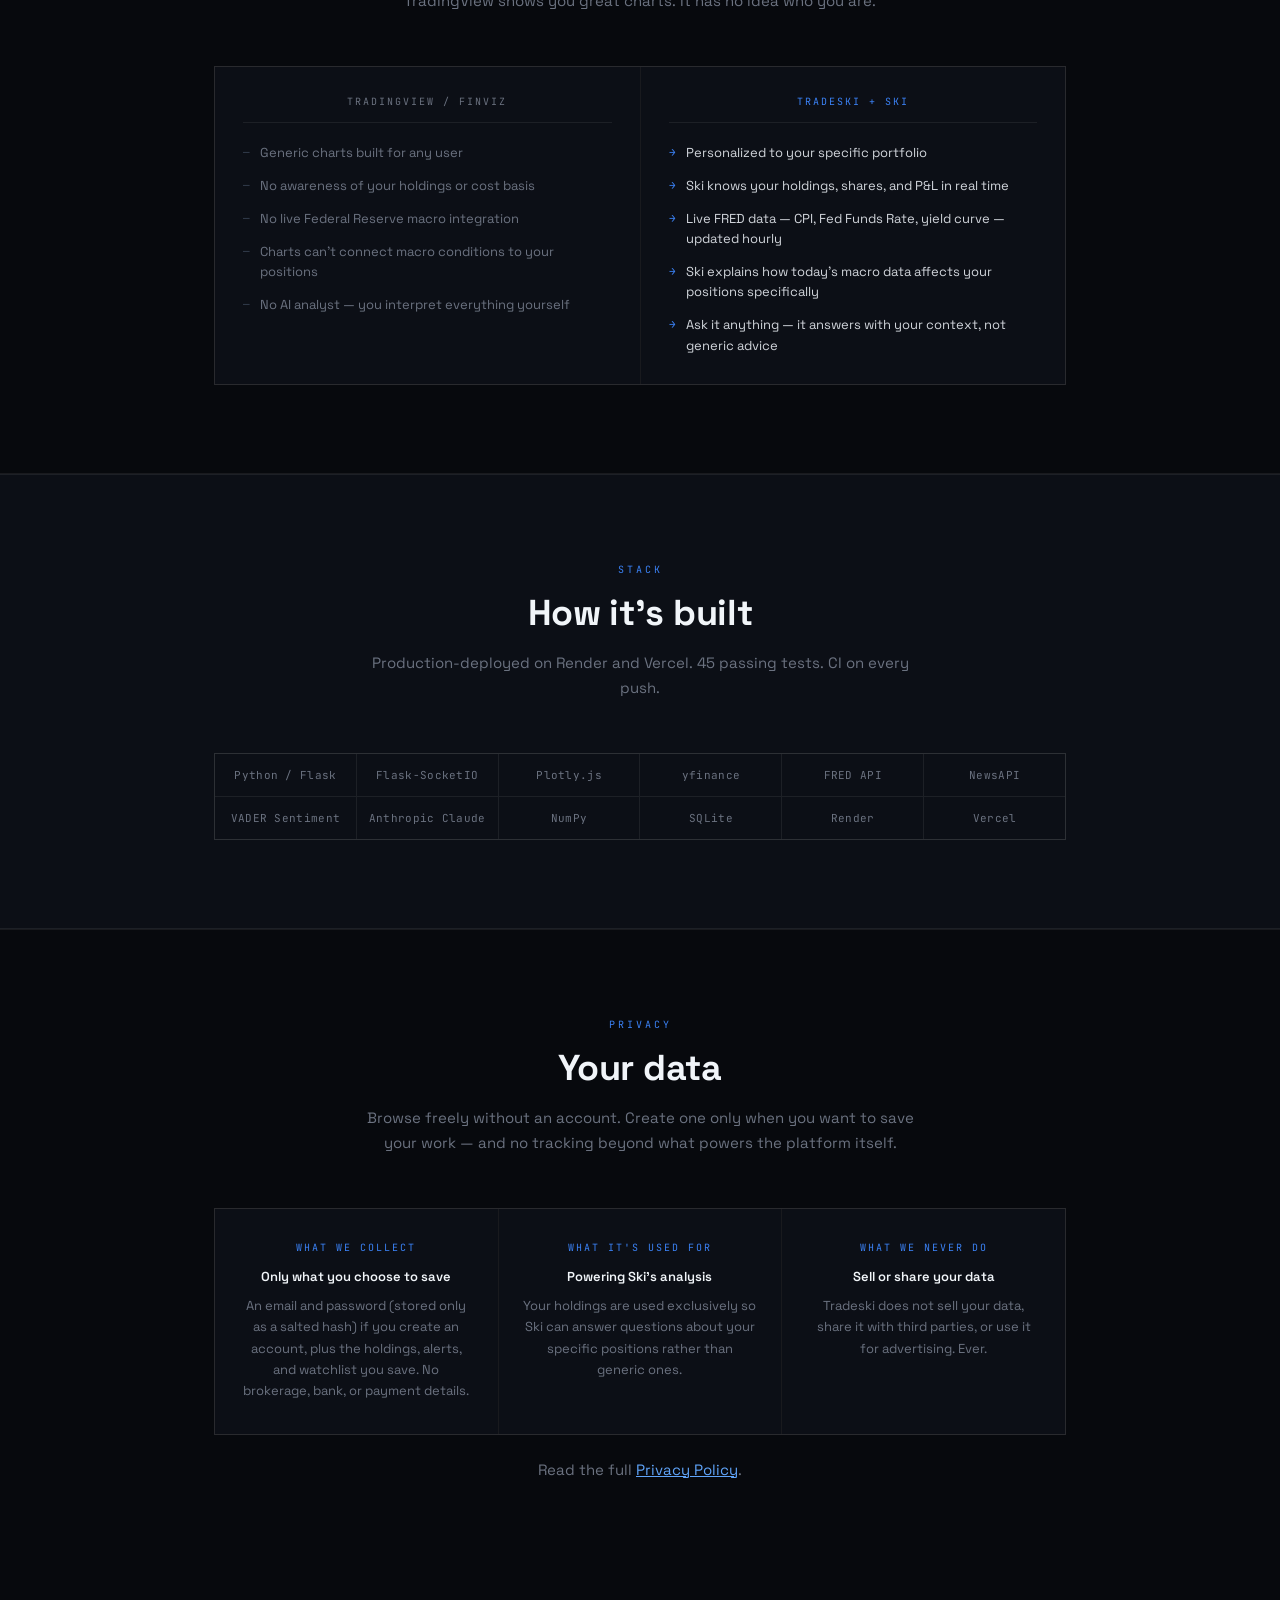
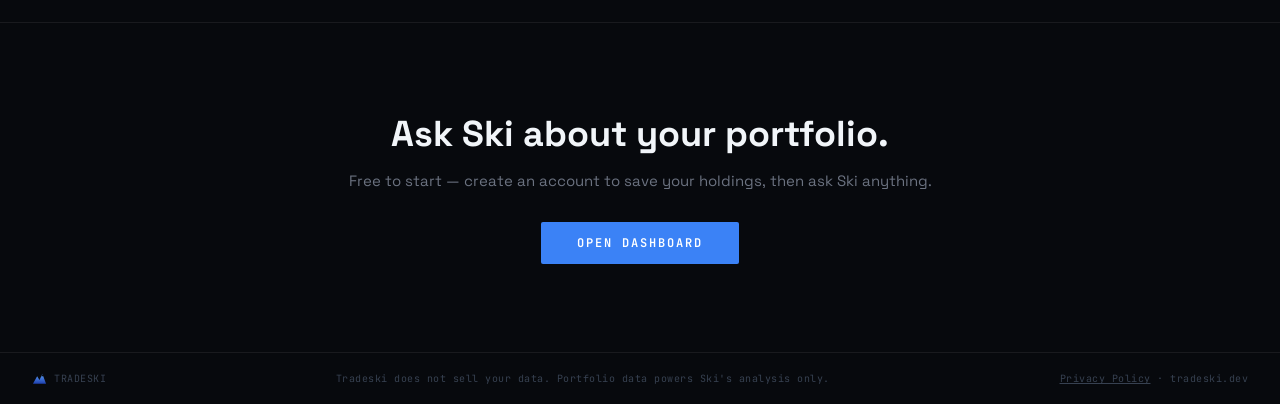
==== commit 828169d2: "Make Ski proactive + close admissions-review gaps Adds a portfolio-grounded briefing so Ski meets si" ====
--- a/frontend/landing.html
+++ b/frontend/landing.html
@@ -111,6 +111,17 @@
             margin: 0 auto 52px;
         }
         .divider { width: 100%; height: 1px; background: var(--border); }
+        .demo-note {
+            font-size: 13px;
+            color: var(--muted);
+            line-height: 1.7;
+            max-width: 640px;
+            margin: 22px auto 0;
+            text-align: center;
+        }
+        .demo-note em { font-style: italic; color: var(--text); }
+        .demo-note a { color: var(--accent, #60A5FA); text-decoration: none; white-space: nowrap; }
+        .demo-note a:hover { text-decoration: underline; }
 
         /* ── HERO ─────────────────────────────────────────────── */
         .hero {
@@ -591,6 +602,11 @@
 
         </div>
     </div>
+    <p class="demo-note">
+        Illustrative examples. In the live app, Ski answers from <em>your</em> actual holdings, live P&amp;L,
+        today's Federal Reserve data, and current news — and greets you with a proactive briefing the moment
+        you sign in. <a href="/app">Try it with your portfolio →</a>
+    </p>
 </section>
 
 <div class="divider"></div>
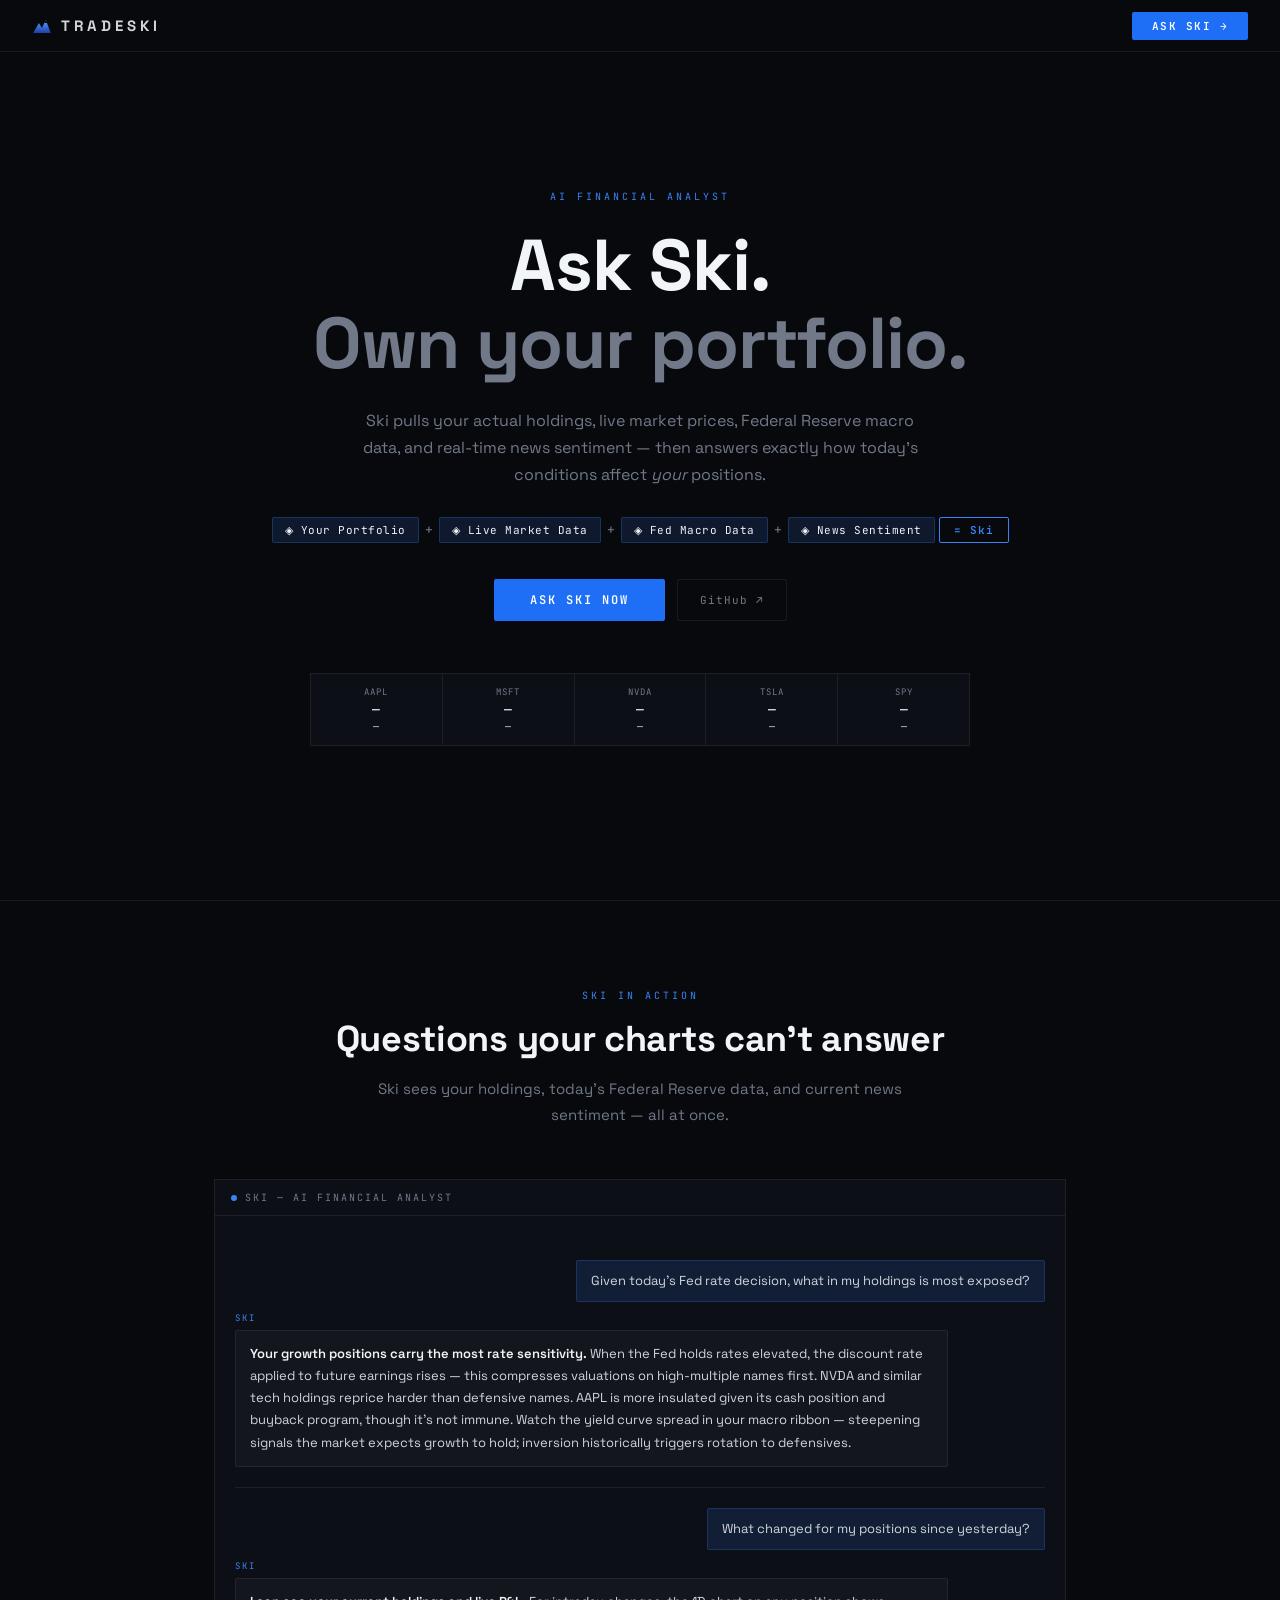
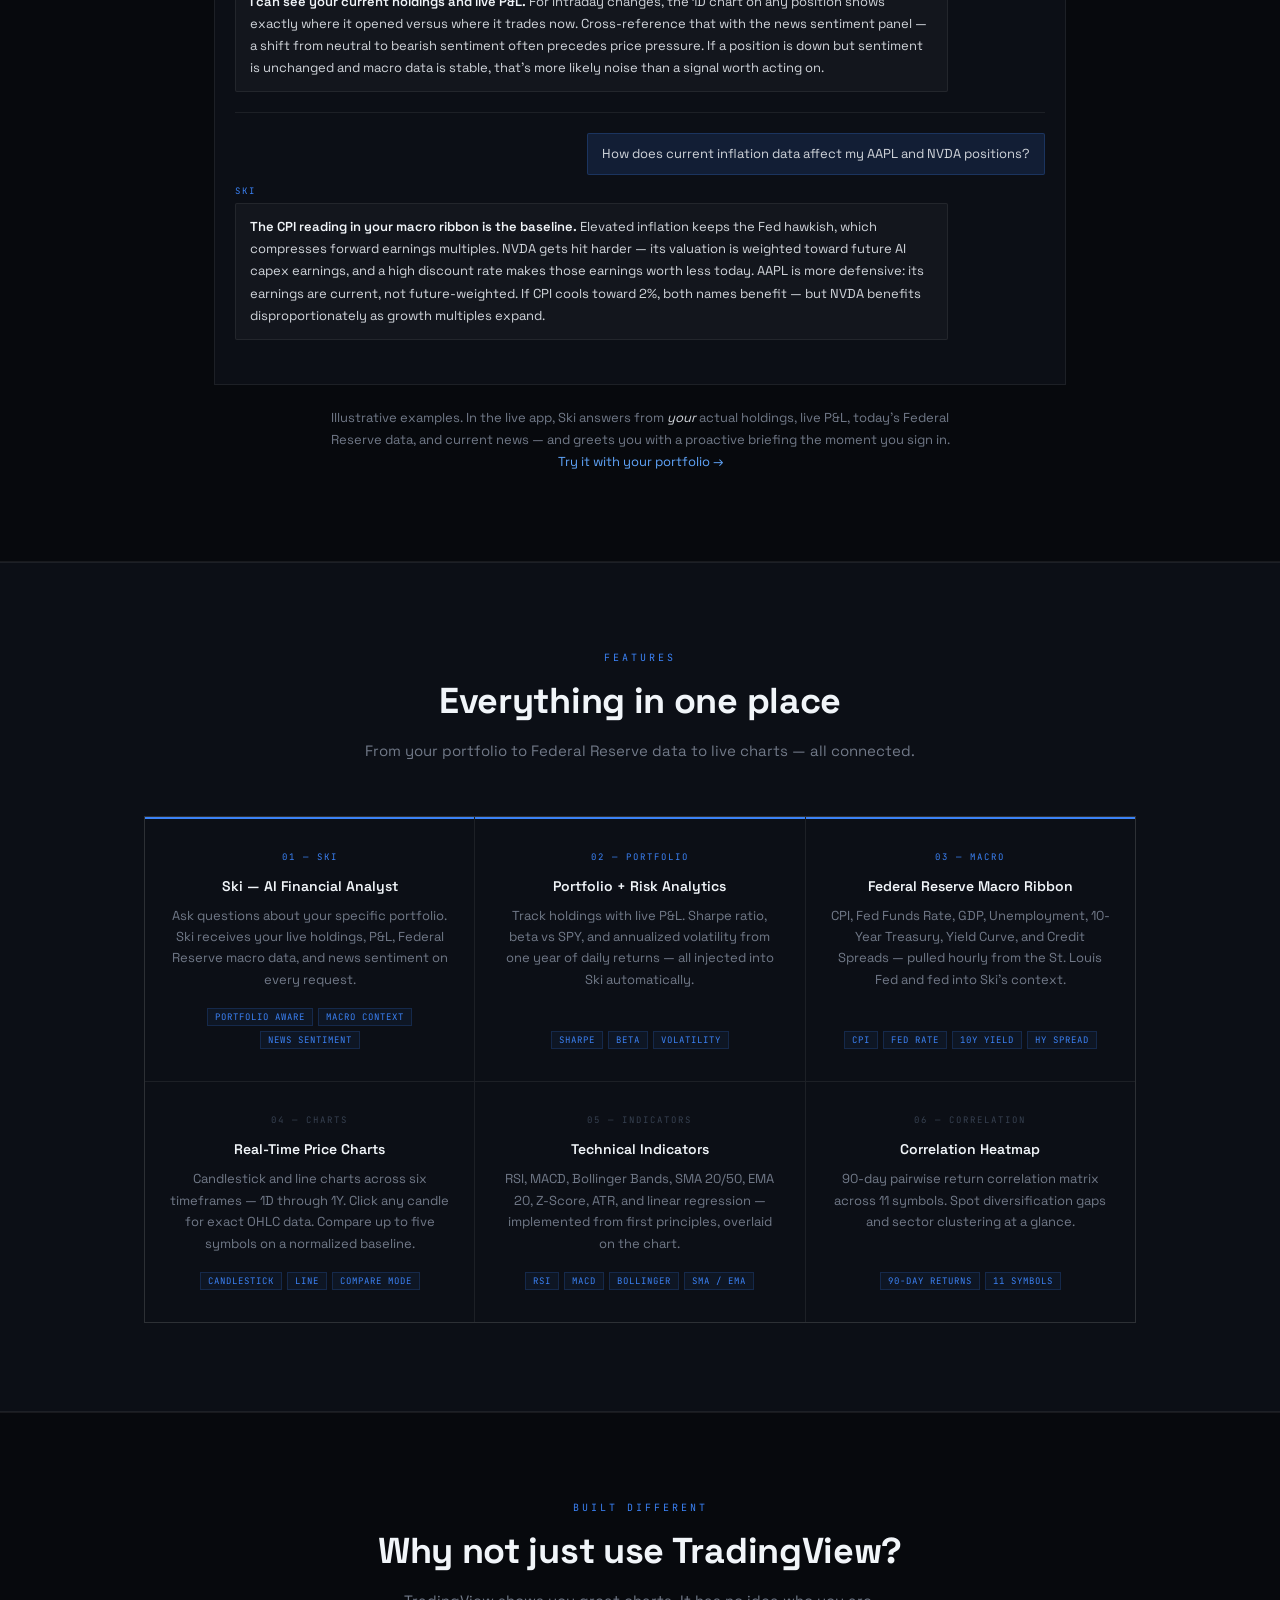
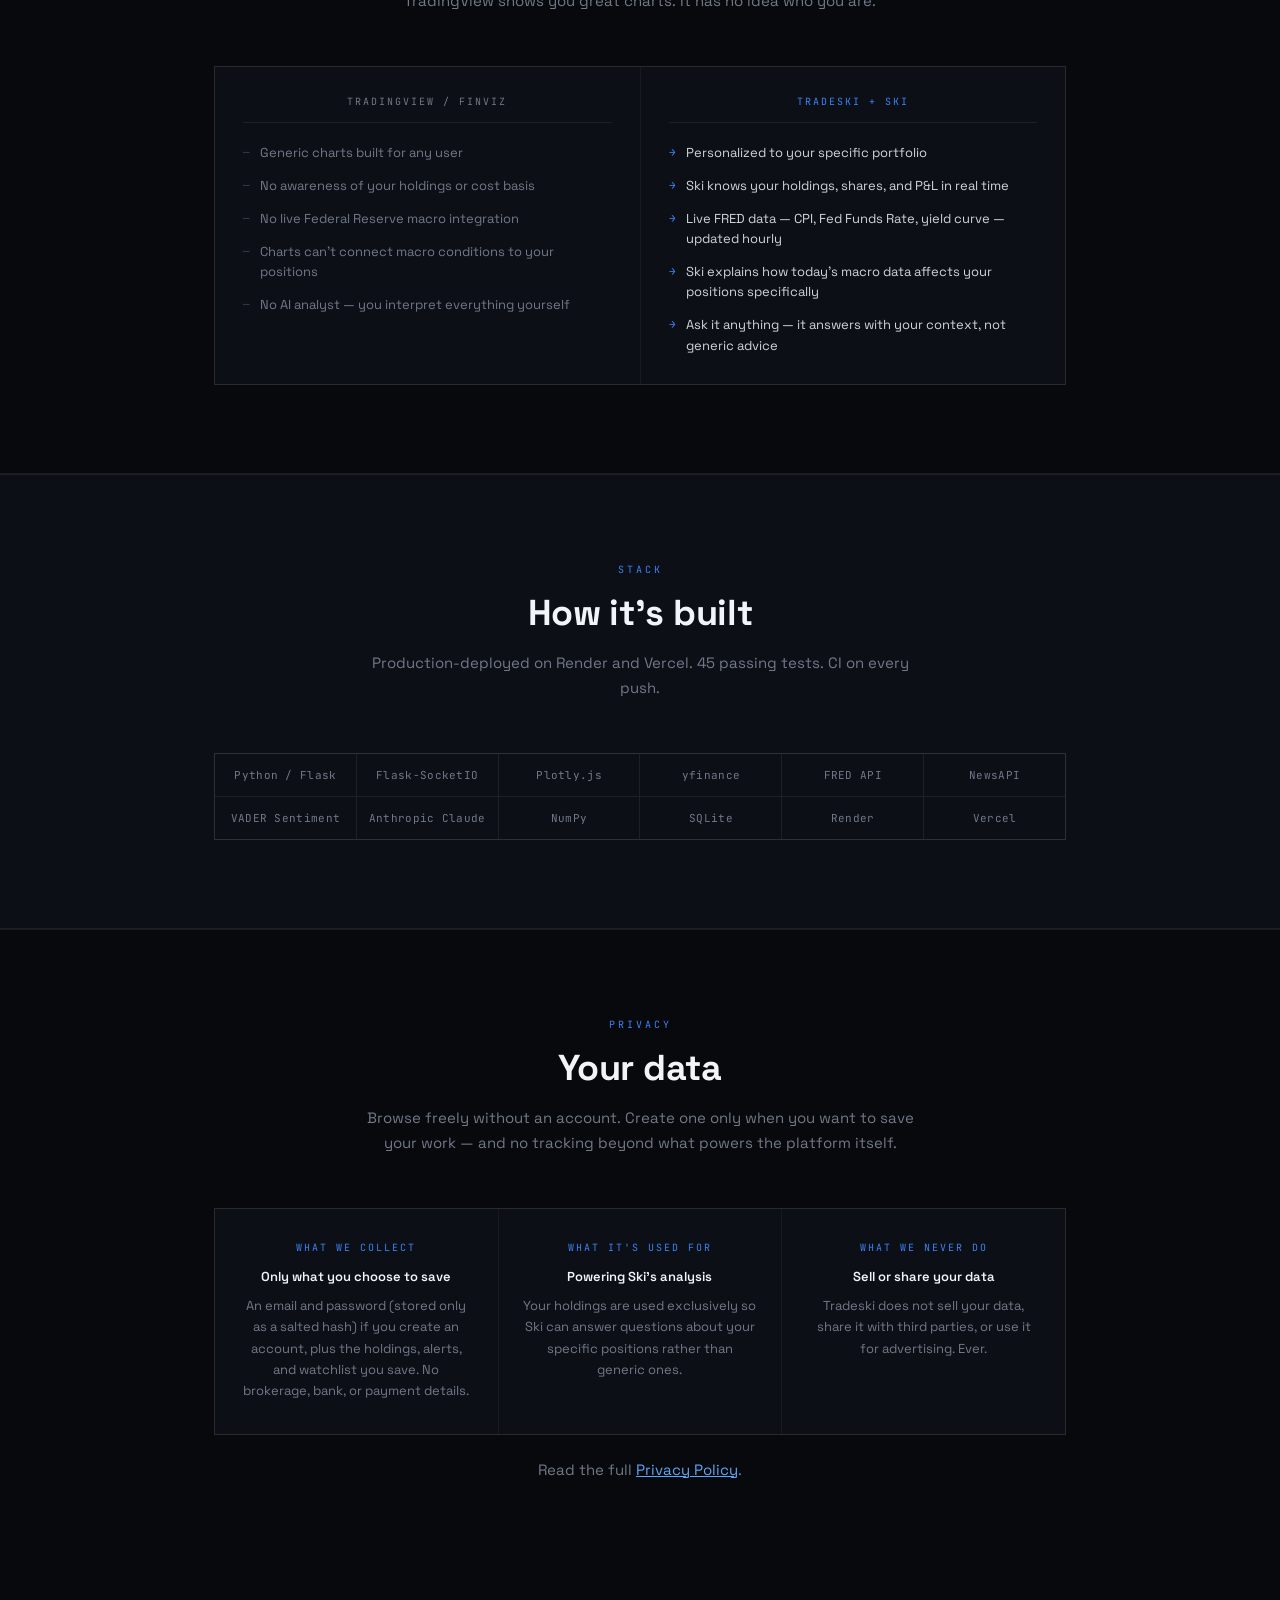
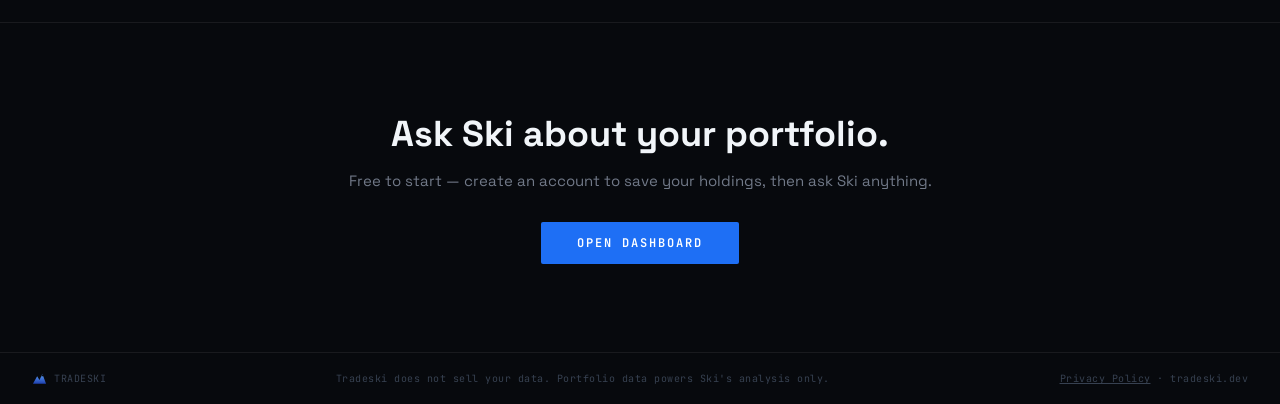
==== commit 026d96ca: "Fix WCAG AA contrast and link-affordance violations An axe-core pass (wcag2a/2aa/21a/21aa) found mut" ====
--- a/frontend/landing.html
+++ b/frontend/landing.html
@@ -9,6 +9,16 @@
     <meta property="og:description" content="Ski is an AI analyst that knows your actual holdings, today's Federal Reserve macro data, and recent news sentiment. Ask how today's macro conditions affect your specific positions.">
     <meta property="og:type" content="website">
     <meta property="og:url" content="https://tradeski.dev">
+    <meta property="og:site_name" content="Tradeski">
+    <meta property="og:image" content="https://www.tradeski.dev/og-image.png">
+    <meta property="og:image:width" content="1200">
+    <meta property="og:image:height" content="630">
+    <meta property="og:image:alt" content="Tradeski — Ask Ski. Own your portfolio.">
+    <meta name="twitter:card" content="summary_large_image">
+    <meta name="twitter:title" content="Tradeski — AI Financial Analyst for Your Portfolio">
+    <meta name="twitter:description" content="Live market data, Federal Reserve macro, and news sentiment — answered against your actual holdings.">
+    <meta name="twitter:image" content="https://www.tradeski.dev/og-image.png">
+    <link rel="canonical" href="https://www.tradeski.dev/">
     <link rel="icon" type="image/svg+xml" href="favicon.svg">
     <link rel="preconnect" href="https://fonts.googleapis.com">
     <link rel="preconnect" href="https://fonts.gstatic.com" crossorigin>
@@ -21,12 +31,15 @@
             --bg:     #07090D;
             --bg2:    #0C0F16;
             --blue:   #3B82F6;
+            /* Same hue, darkened until white label text clears 4.5:1 (it was
+               3.68:1 on --blue). Used only behind white text. */
+            --blue-btn: #1E6FF5;
             --blue-d: rgba(59,130,246,0.14);
             --blue-f: rgba(59,130,246,0.06);
             --green:  #16A34A;
             --red:    #DC2626;
             --text:   #D1D5DB;
-            --muted:  #6B7280;
+            --muted:  #717988;
             --faint:  #374151;
             --border: rgba(255,255,255,0.07);
             --mono:   'JetBrains Mono', monospace;
@@ -63,7 +76,7 @@
         }
         .nav-logo-icon { color: var(--blue); }
         .nav-launch {
-            background: var(--blue);
+            background: var(--blue-btn);
             color: #fff;
             border: none;
             padding: 7px 20px;
@@ -200,7 +213,7 @@
             margin-bottom: 52px;
         }
         .cta-primary {
-            background: var(--blue);
+            background: var(--blue-btn);
             color: #fff;
             border: none;
             padding: 13px 36px;
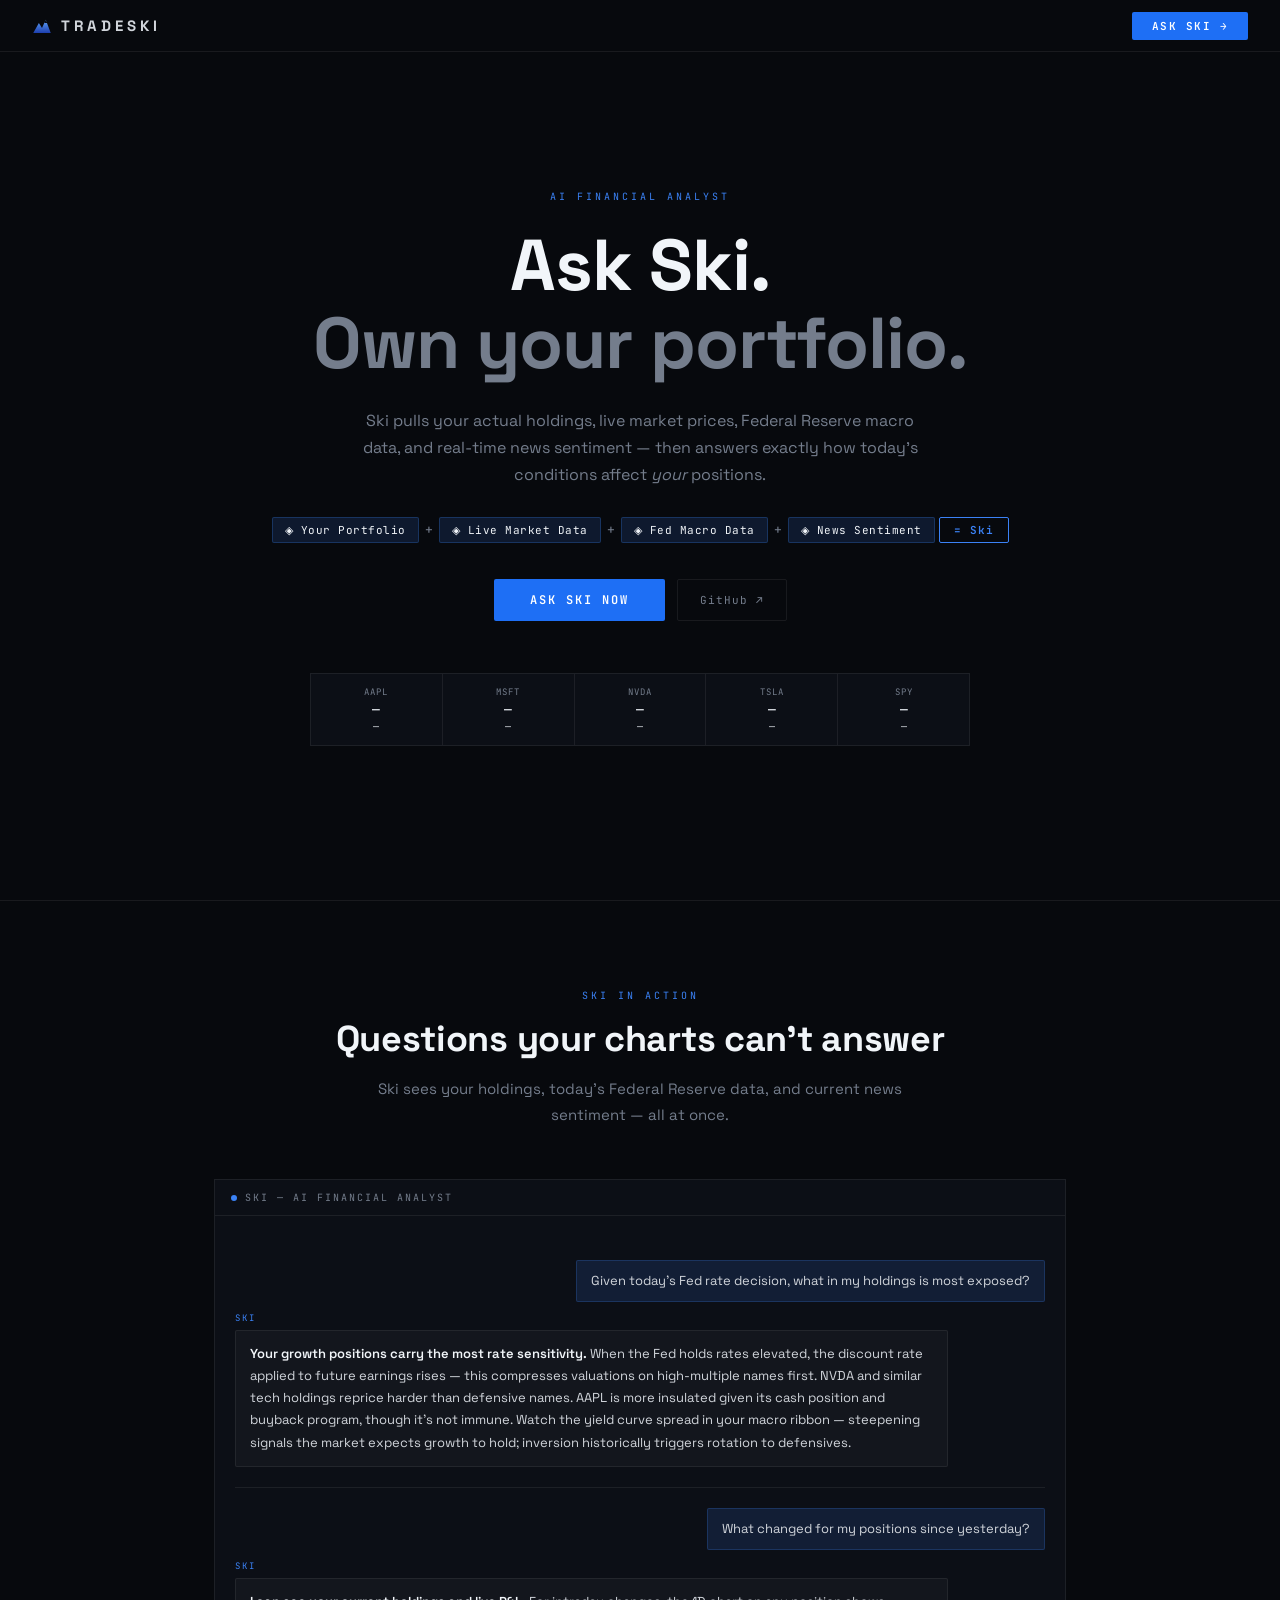
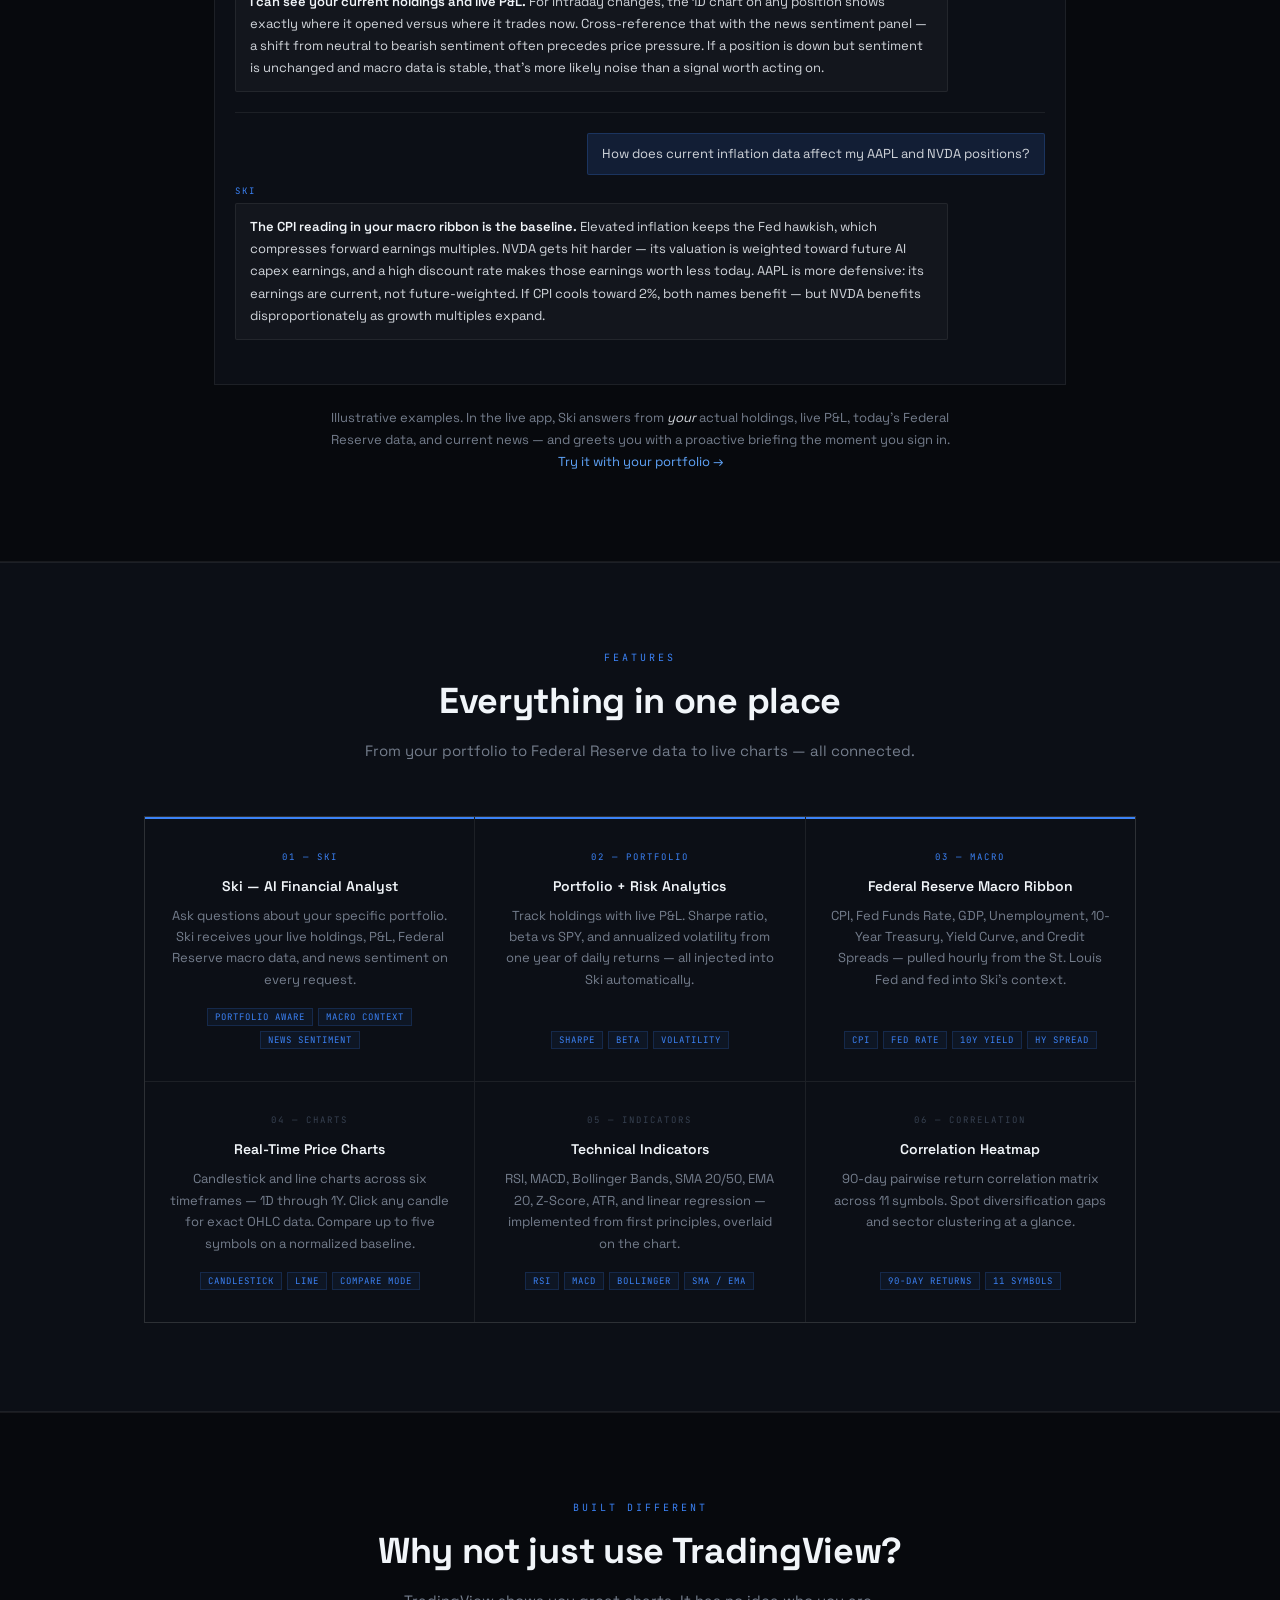
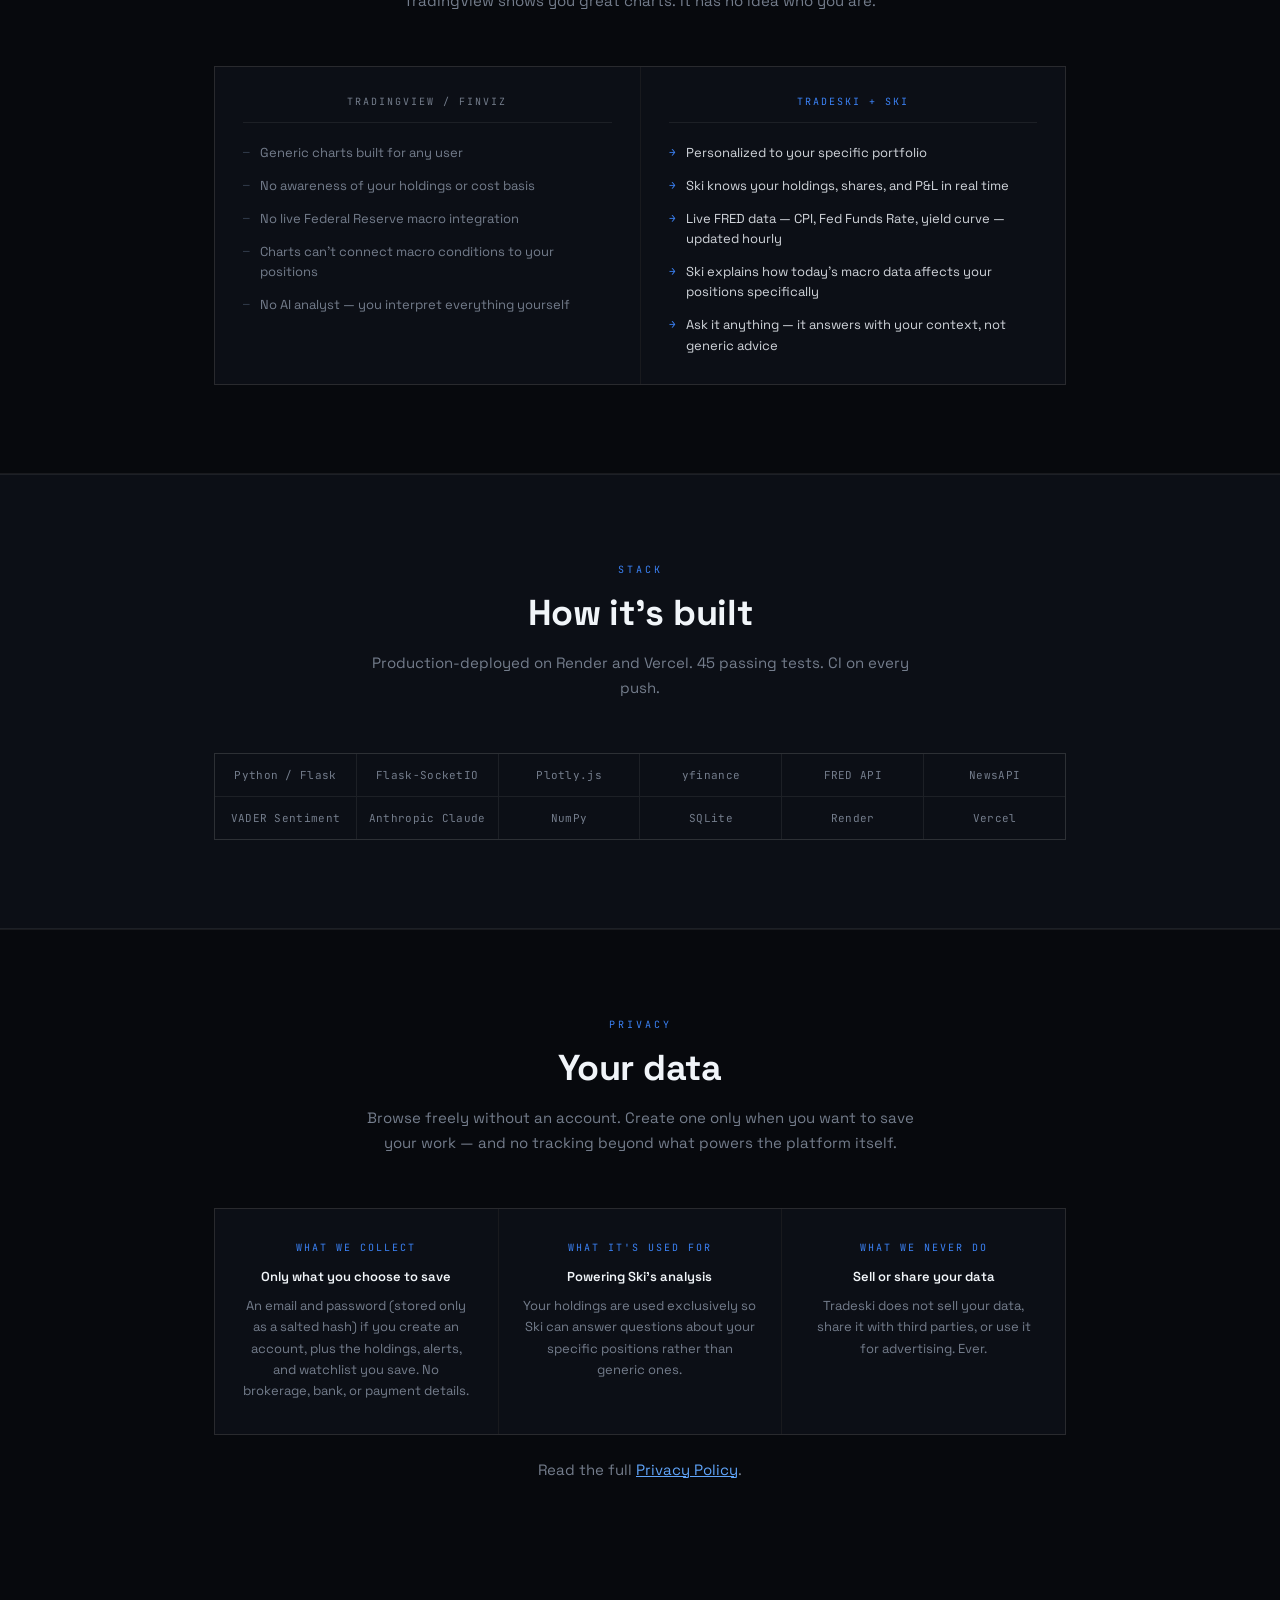
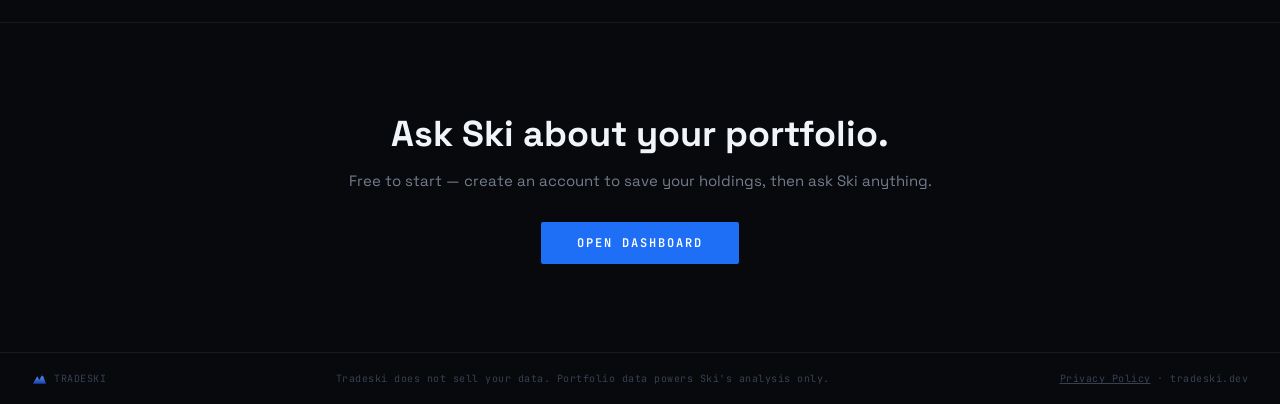
==== commit 1d67ad3d: "Clear the remaining WCAG AA contrast failures Second axe pass caught muted values that sit on a ligh" ====
--- a/frontend/landing.html
+++ b/frontend/landing.html
@@ -39,7 +39,7 @@
             --green:  #16A34A;
             --red:    #DC2626;
             --text:   #D1D5DB;
-            --muted:  #717988;
+            --muted:  #747D8C;
             --faint:  #374151;
             --border: rgba(255,255,255,0.07);
             --mono:   'JetBrains Mono', monospace;
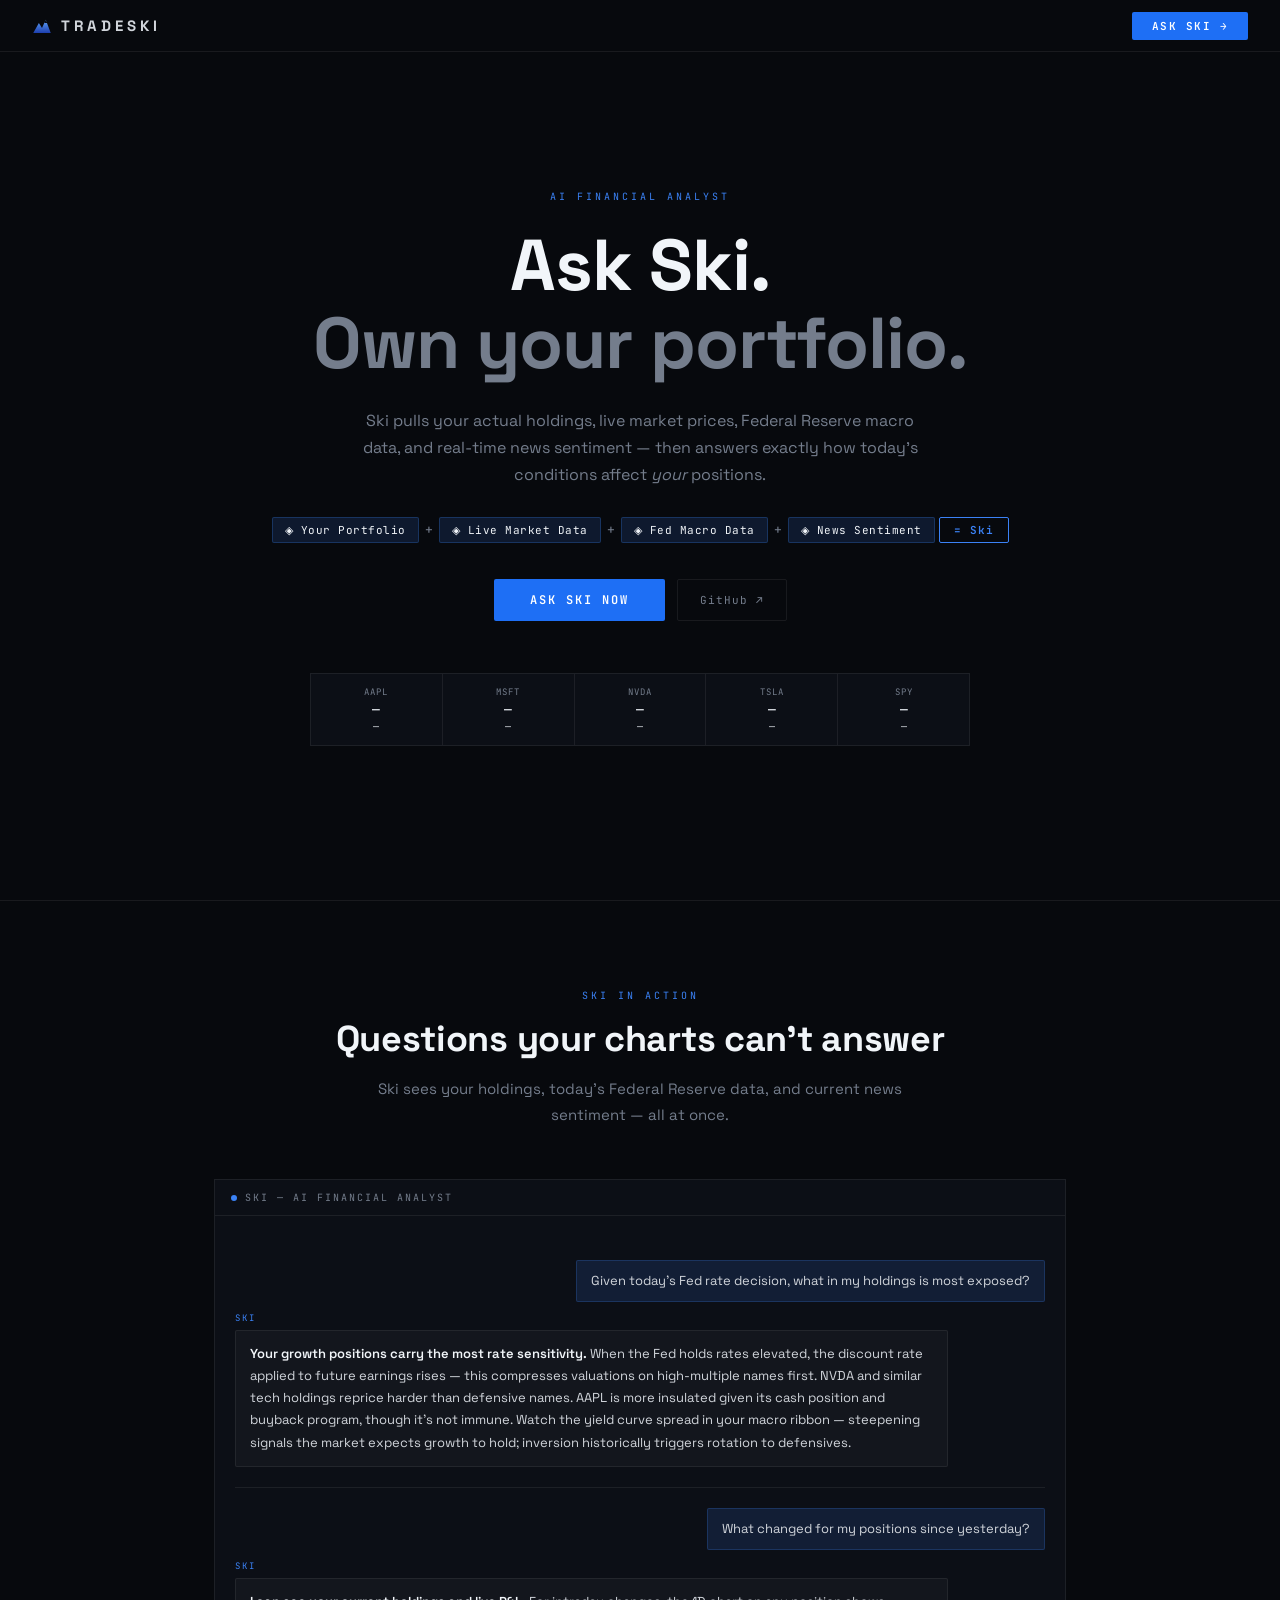
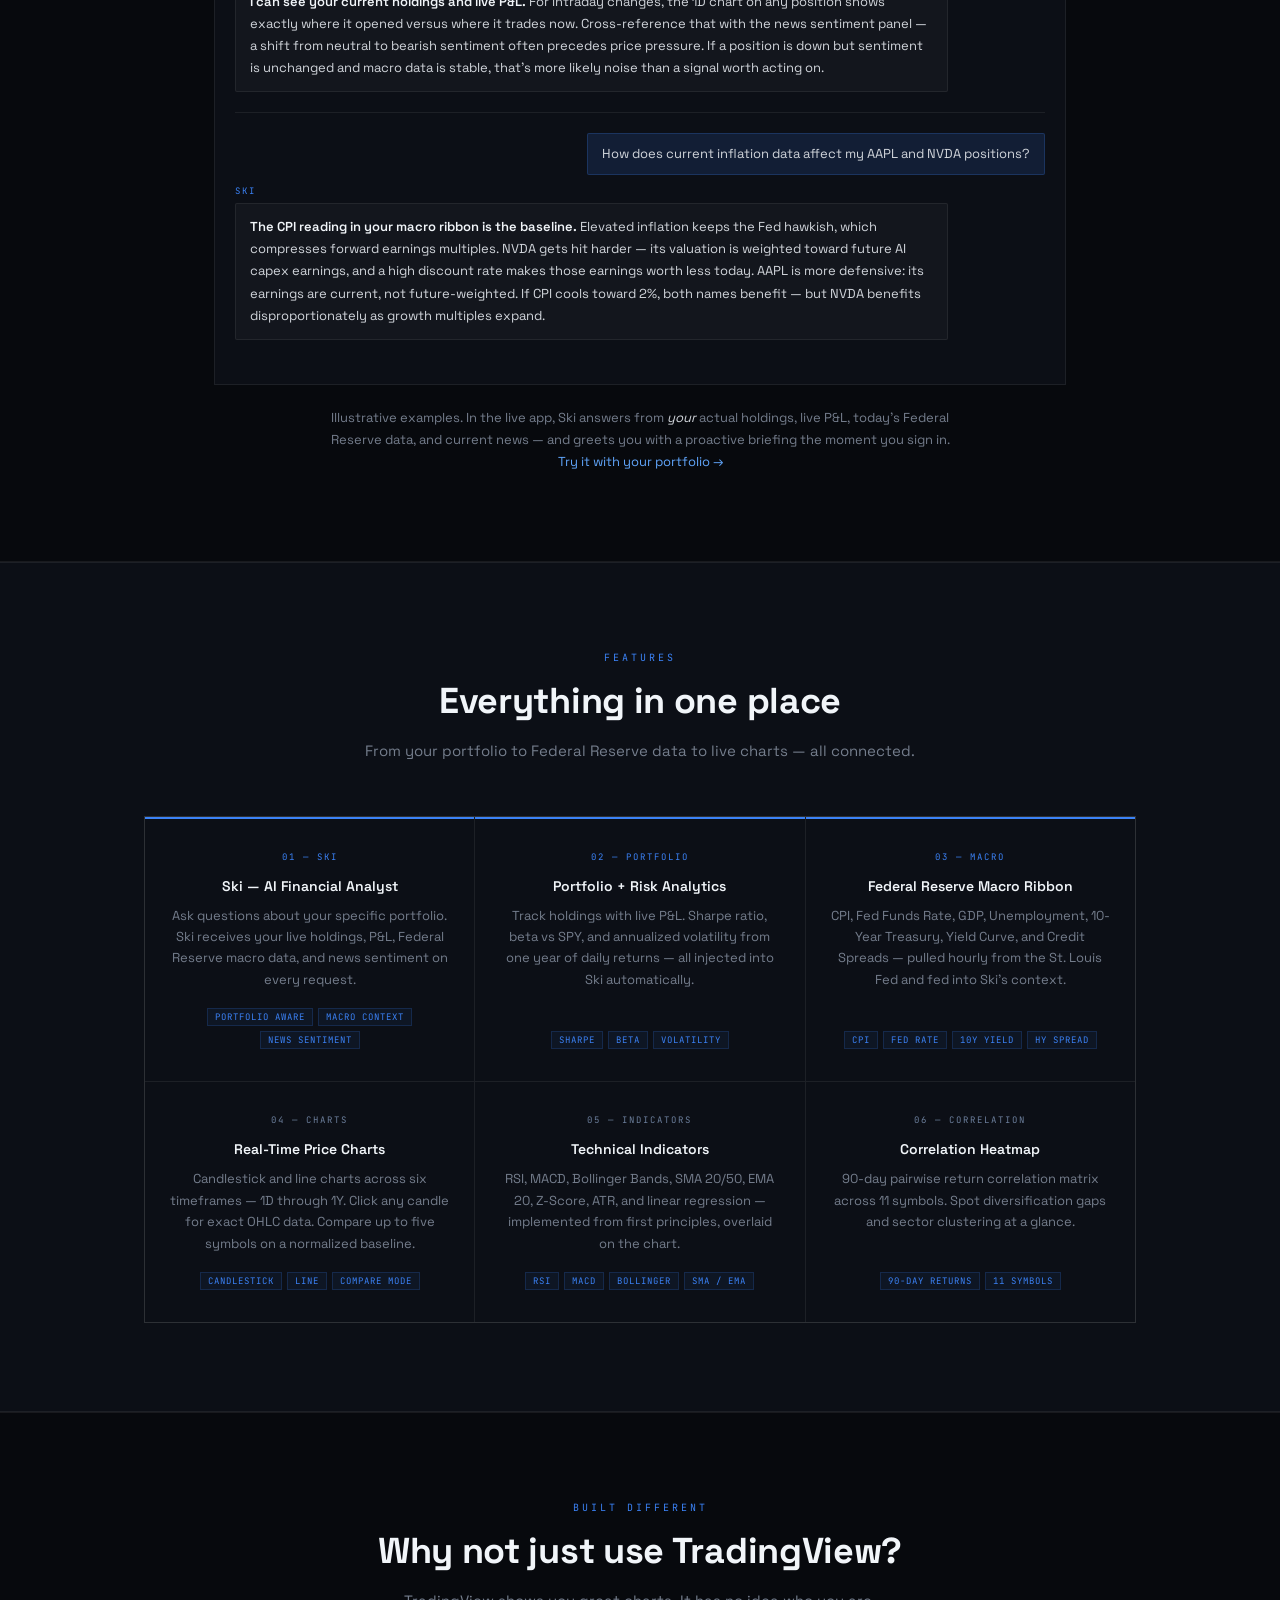
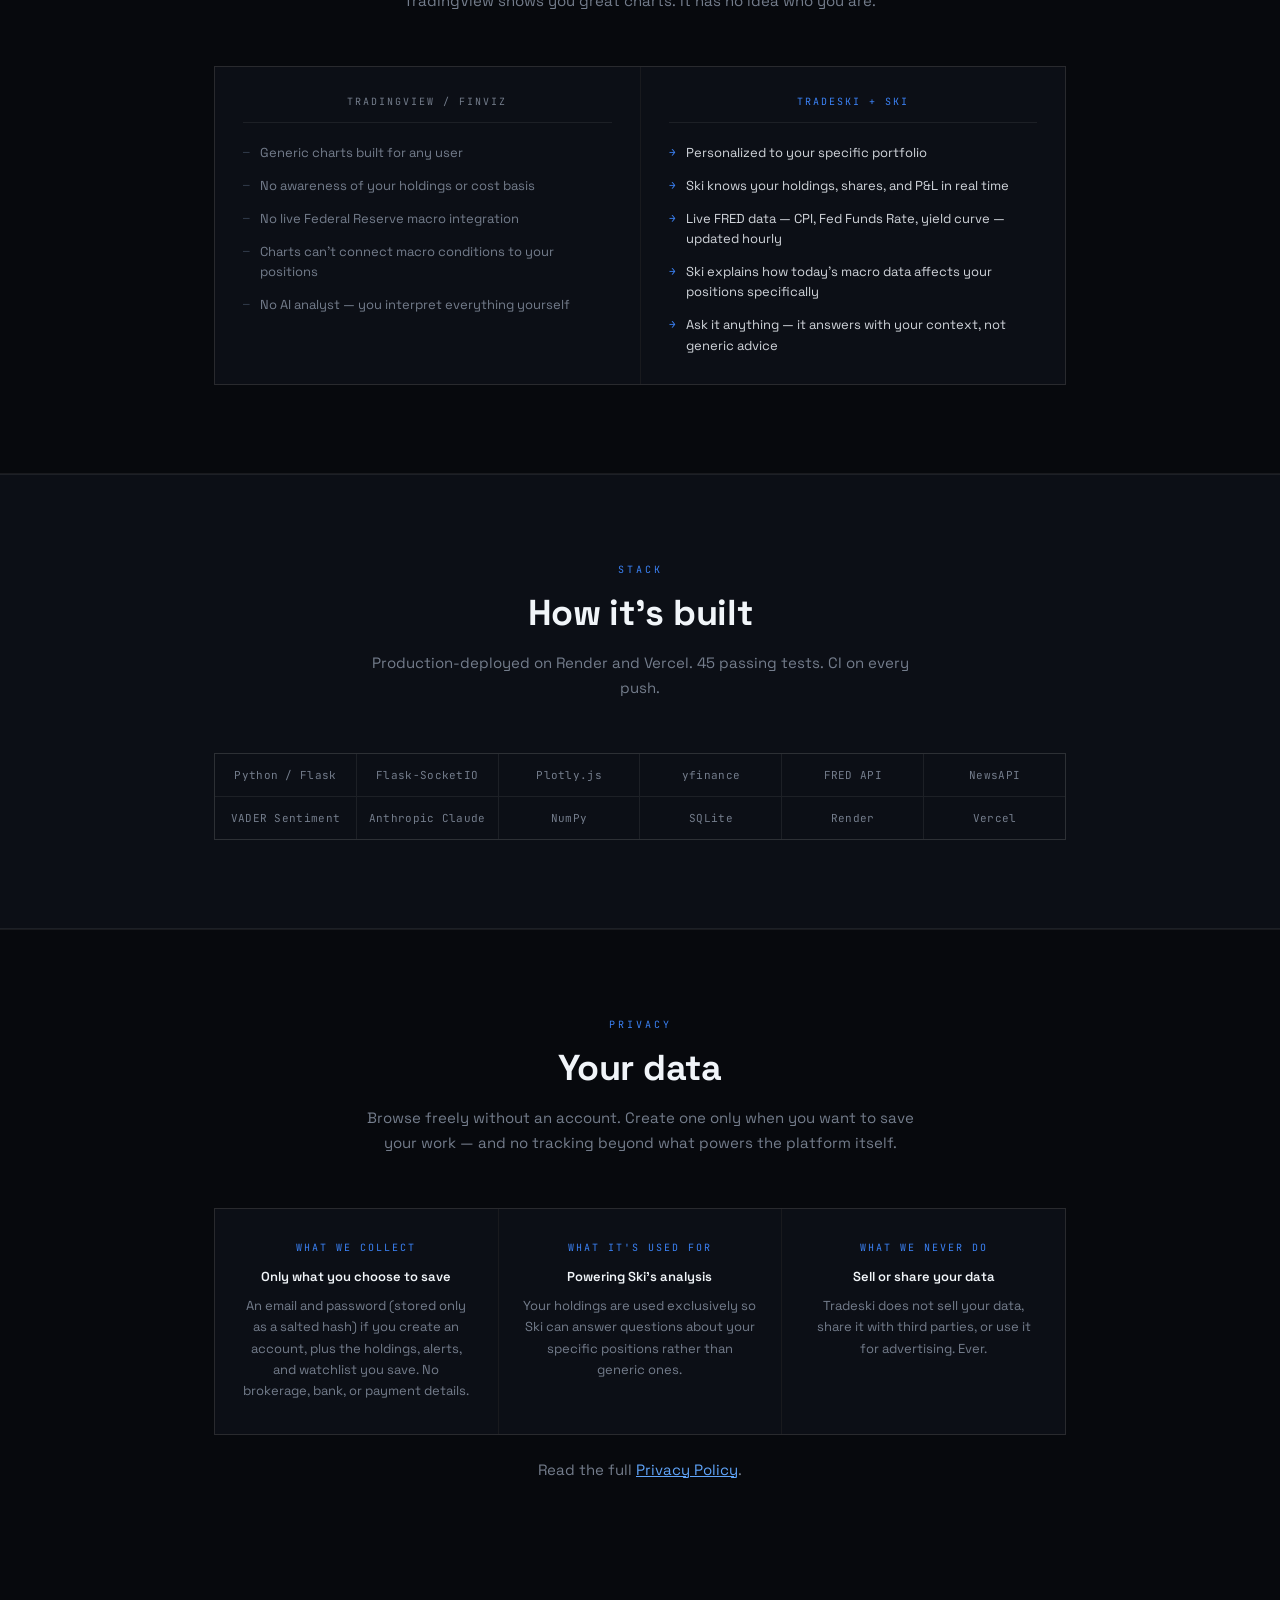
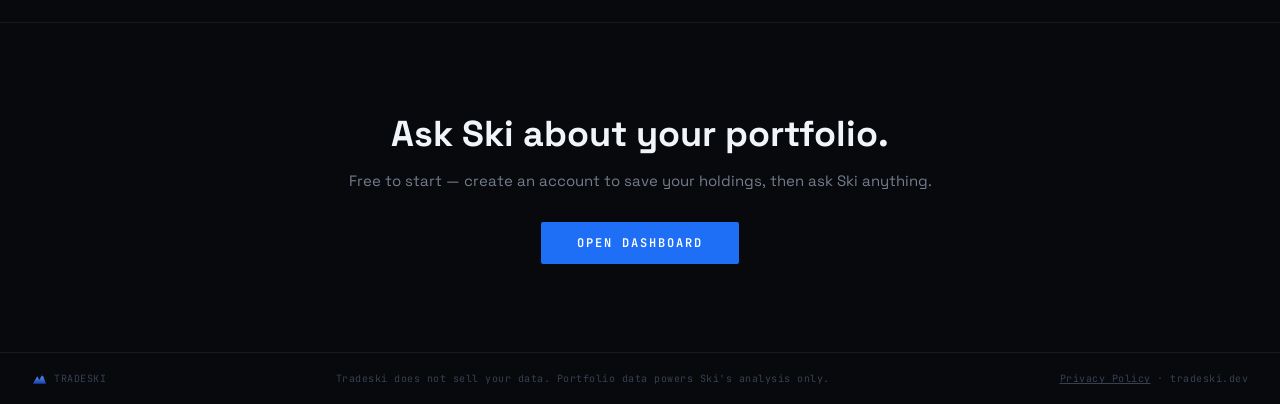
==== commit dd9f2e5e: "Clear the last contrast failures Enumerated every failing foreground/background pair from axe rather" ====
--- a/frontend/landing.html
+++ b/frontend/landing.html
@@ -360,7 +360,9 @@
             font-family: var(--mono);
             font-size: 9px;
             letter-spacing: 2px;
-            color: var(--faint);
+            /* --faint (#374151) is only 1.86:1 here — unreadable at 9px. These
+               are section labels, not decoration, so they need to be legible. */
+            color: #6C7F9C;
             margin-bottom: 14px;
         }
         .feature-num.blue { color: var(--blue); }
